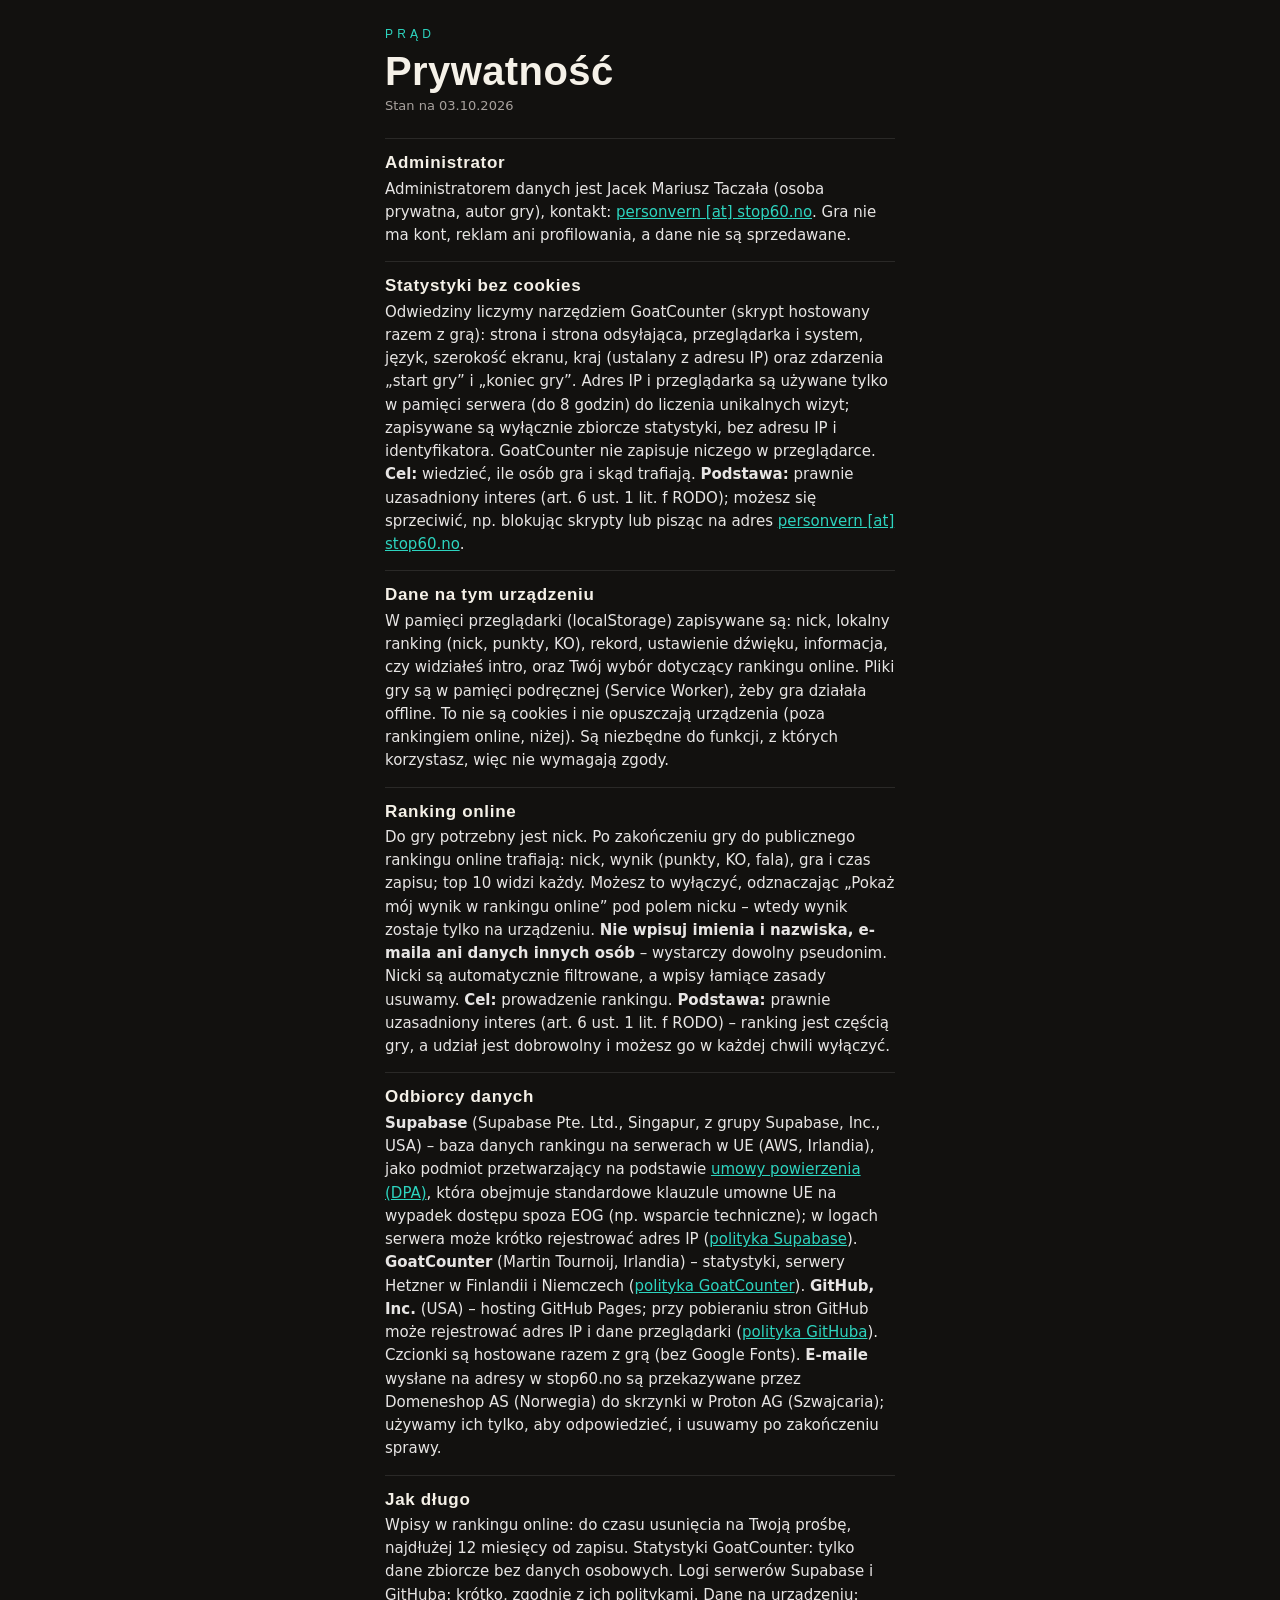
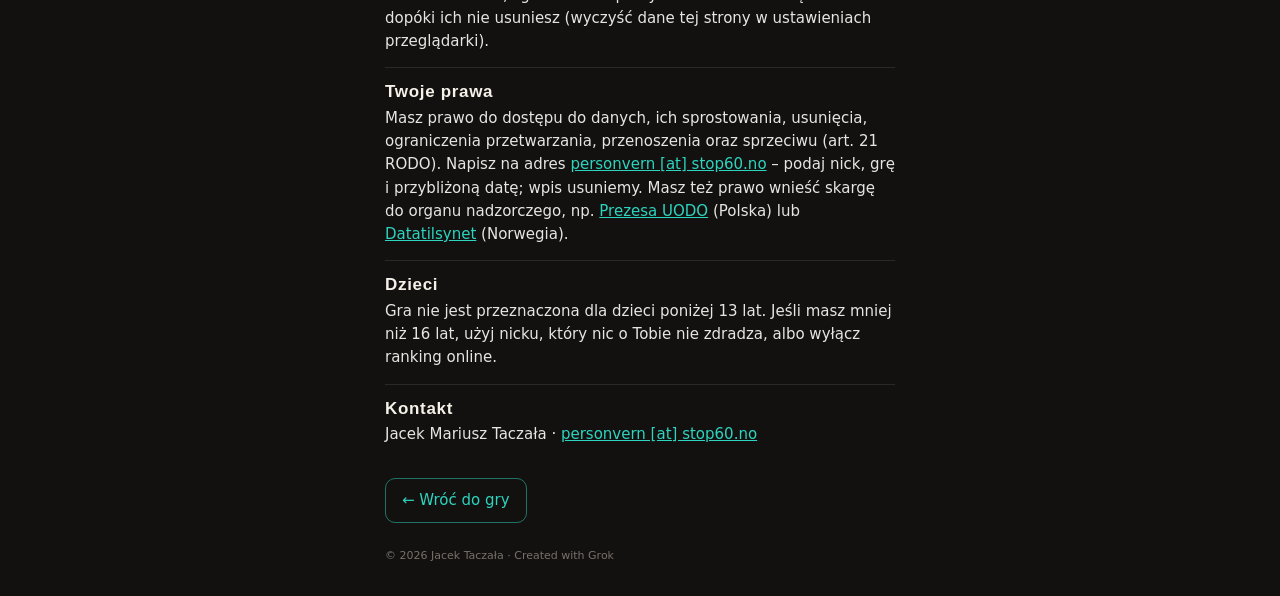
==== prywatnosc/index.html @ 3826da1e "Contact: domain e-mail (personvern@/kontakt@stop60.no, shown obfuscated, revealed on click) instead " ====
<!DOCTYPE html>
<!-- Copyright (c) 2026 Jacek Mariusz Taczała. All rights reserved. See LICENSE. -->
<html lang="pl"><head><meta charset="utf-8"/>
<meta name="viewport" content="width=device-width, initial-scale=1, viewport-fit=cover"/>
<meta name="theme-color" content="#12110f"/><meta name="robots" content="noindex"/>
<title>Prywatność – PRĄD</title>
<link rel="icon" type="image/svg+xml" href="/prad/favicon.svg"/>
<link rel="stylesheet" href="/prad/fonts/fonts.css"/>
<style>
html,body{margin:0;background:#12110f;color:#e7e5e4;font:400 15px/1.55 'IBM Plex Sans',system-ui,sans-serif}
main{max-width:34rem;margin:0 auto;padding:calc(env(safe-area-inset-top,0px) + 28px) 20px calc(env(safe-area-inset-bottom,0px) + 32px)}
.k{font:500 12px/1 'Oswald',sans-serif;letter-spacing:.35em;text-transform:uppercase;color:#2dd4bf;margin:0 0 10px}
h1{font:600 40px/1.05 'Oswald',sans-serif;color:#f5f1e8;margin:0 0 4px;letter-spacing:.01em}
.d{color:#a8a29e;font-size:13px;margin:0 0 22px}
h2{font:600 17px/1.2 'Oswald',sans-serif;letter-spacing:.04em;color:#f5f1e8;margin:0 0 4px}
section{border-top:1px solid rgba(255,255,255,.1);padding:14px 0}
section p{margin:0}
a{color:#2dd4bf}
.b{display:inline-block;margin-top:18px;padding:10px 16px;border-radius:10px;border:1px solid rgba(45,212,191,.5);text-decoration:none;font-weight:500}
footer{margin-top:24px;font-size:11px;color:#78716c}
</style></head><body><main>
<p class="k">PRĄD</p>
<h1>Prywatność</h1>
<p class="d">Stan na 03.10.2026</p>
<section><h2>Administrator</h2><p>Administratorem danych jest Jacek Mariusz Taczała (osoba prywatna, autor gry), kontakt: <a class="em" href="#" data-u="personvern" data-d="stop60.no" title="Kliknij, aby pokazać adres" rel="nofollow">personvern [at] stop60.no</a>. Gra nie ma kont, reklam ani profilowania, a dane nie są sprzedawane.</p></section>
<section><h2>Statystyki bez cookies</h2><p>Odwiedziny liczymy narzędziem GoatCounter (skrypt hostowany razem z grą): strona i strona odsyłająca, przeglądarka i system, język, szerokość ekranu, kraj (ustalany z adresu IP) oraz zdarzenia „start gry” i „koniec gry”. Adres IP i przeglądarka są używane tylko w pamięci serwera (do 8 godzin) do liczenia unikalnych wizyt; zapisywane są wyłącznie zbiorcze statystyki, bez adresu IP i identyfikatora. GoatCounter nie zapisuje niczego w przeglądarce. <b>Cel:</b> wiedzieć, ile osób gra i skąd trafiają. <b>Podstawa:</b> prawnie uzasadniony interes (art. 6 ust. 1 lit. f RODO); możesz się sprzeciwić, np. blokując skrypty lub pisząc na adres <a class="em" href="#" data-u="personvern" data-d="stop60.no" title="Kliknij, aby pokazać adres" rel="nofollow">personvern [at] stop60.no</a>.</p></section>
<section><h2>Dane na tym urządzeniu</h2><p>W pamięci przeglądarki (localStorage) zapisywane są: nick, lokalny ranking (nick, punkty, KO), rekord, ustawienie dźwięku, informacja, czy widziałeś intro, oraz Twój wybór dotyczący rankingu online. Pliki gry są w pamięci podręcznej (Service Worker), żeby gra działała offline. To nie są cookies i nie opuszczają urządzenia (poza rankingiem online, niżej). Są niezbędne do funkcji, z których korzystasz, więc nie wymagają zgody.</p></section>
<section><h2>Ranking online</h2><p>Do gry potrzebny jest nick. Po zakończeniu gry do publicznego rankingu online trafiają: nick, wynik (punkty, KO, fala), gra i czas zapisu; top 10 widzi każdy. Możesz to wyłączyć, odznaczając „Pokaż mój wynik w rankingu online” pod polem nicku – wtedy wynik zostaje tylko na urządzeniu. <b>Nie wpisuj imienia i nazwiska, e-maila ani danych innych osób</b> – wystarczy dowolny pseudonim. Nicki są automatycznie filtrowane, a wpisy łamiące zasady usuwamy. <b>Cel:</b> prowadzenie rankingu. <b>Podstawa:</b> prawnie uzasadniony interes (art. 6 ust. 1 lit. f RODO) – ranking jest częścią gry, a udział jest dobrowolny i możesz go w każdej chwili wyłączyć.</p></section>
<section><h2>Odbiorcy danych</h2><p><b>Supabase</b> (Supabase Pte. Ltd., Singapur, z grupy Supabase, Inc., USA) – baza danych rankingu na serwerach w UE (AWS, Irlandia), jako podmiot przetwarzający na podstawie <a href="https://supabase.com/legal/dpa" rel="noopener">umowy powierzenia (DPA)</a>, która obejmuje standardowe klauzule umowne UE na wypadek dostępu spoza EOG (np. wsparcie techniczne); w logach serwera może krótko rejestrować adres IP (<a href="https://supabase.com/privacy" rel="noopener">polityka Supabase</a>). <b>GoatCounter</b> (Martin Tournoij, Irlandia) – statystyki, serwery Hetzner w Finlandii i Niemczech (<a href="https://www.goatcounter.com/help/privacy" rel="noopener">polityka GoatCounter</a>). <b>GitHub, Inc.</b> (USA) – hosting GitHub Pages; przy pobieraniu stron GitHub może rejestrować adres IP i dane przeglądarki (<a href="https://docs.github.com/en/site-policy/privacy-policies/github-general-privacy-statement" rel="noopener">polityka GitHuba</a>). Czcionki są hostowane razem z grą (bez Google Fonts). <b>E-maile</b> wysłane na adresy w stop60.no są przekazywane przez Domeneshop AS (Norwegia) do skrzynki w Proton AG (Szwajcaria); używamy ich tylko, aby odpowiedzieć, i usuwamy po zakończeniu sprawy.</p></section>
<section><h2>Jak długo</h2><p>Wpisy w rankingu online: do czasu usunięcia na Twoją prośbę, najdłużej 12 miesięcy od zapisu. Statystyki GoatCounter: tylko dane zbiorcze bez danych osobowych. Logi serwerów Supabase i GitHuba: krótko, zgodnie z ich politykami. Dane na urządzeniu: dopóki ich nie usuniesz (wyczyść dane tej strony w ustawieniach przeglądarki).</p></section>
<section><h2>Twoje prawa</h2><p>Masz prawo do dostępu do danych, ich sprostowania, usunięcia, ograniczenia przetwarzania, przenoszenia oraz sprzeciwu (art. 21 RODO). Napisz na adres <a class="em" href="#" data-u="personvern" data-d="stop60.no" title="Kliknij, aby pokazać adres" rel="nofollow">personvern [at] stop60.no</a> – podaj nick, grę i przybliżoną datę; wpis usuniemy. Masz też prawo wnieść skargę do organu nadzorczego, np. <a href="https://uodo.gov.pl" rel="noopener">Prezesa UODO</a> (Polska) lub <a href="https://www.datatilsynet.no" rel="noopener">Datatilsynet</a> (Norwegia).</p></section>
<section><h2>Dzieci</h2><p>Gra nie jest przeznaczona dla dzieci poniżej 13 lat. Jeśli masz mniej niż 16 lat, użyj nicku, który nic o Tobie nie zdradza, albo wyłącz ranking online.</p></section>
<section><h2>Kontakt</h2><p>Jacek Mariusz Taczała · <a class="em" href="#" data-u="personvern" data-d="stop60.no" title="Kliknij, aby pokazać adres" rel="nofollow">personvern [at] stop60.no</a></p></section>
<a class="b" id="back" href="/prad/">← Wróć do gry</a>
<footer>© 2026 Jacek Taczała · Created with Grok</footer>
</main><script>/* e-mail revealed on click (anti-spam) */document.querySelectorAll("a.em").forEach(function(a){a.addEventListener("click",function(ev){if(a.dataset.on)return;ev.preventDefault();var m=a.dataset.u+String.fromCharCode(64)+a.dataset.d;a.href="mailto:"+m;a.textContent=m;a.dataset.on="1";});});</script></body></html>
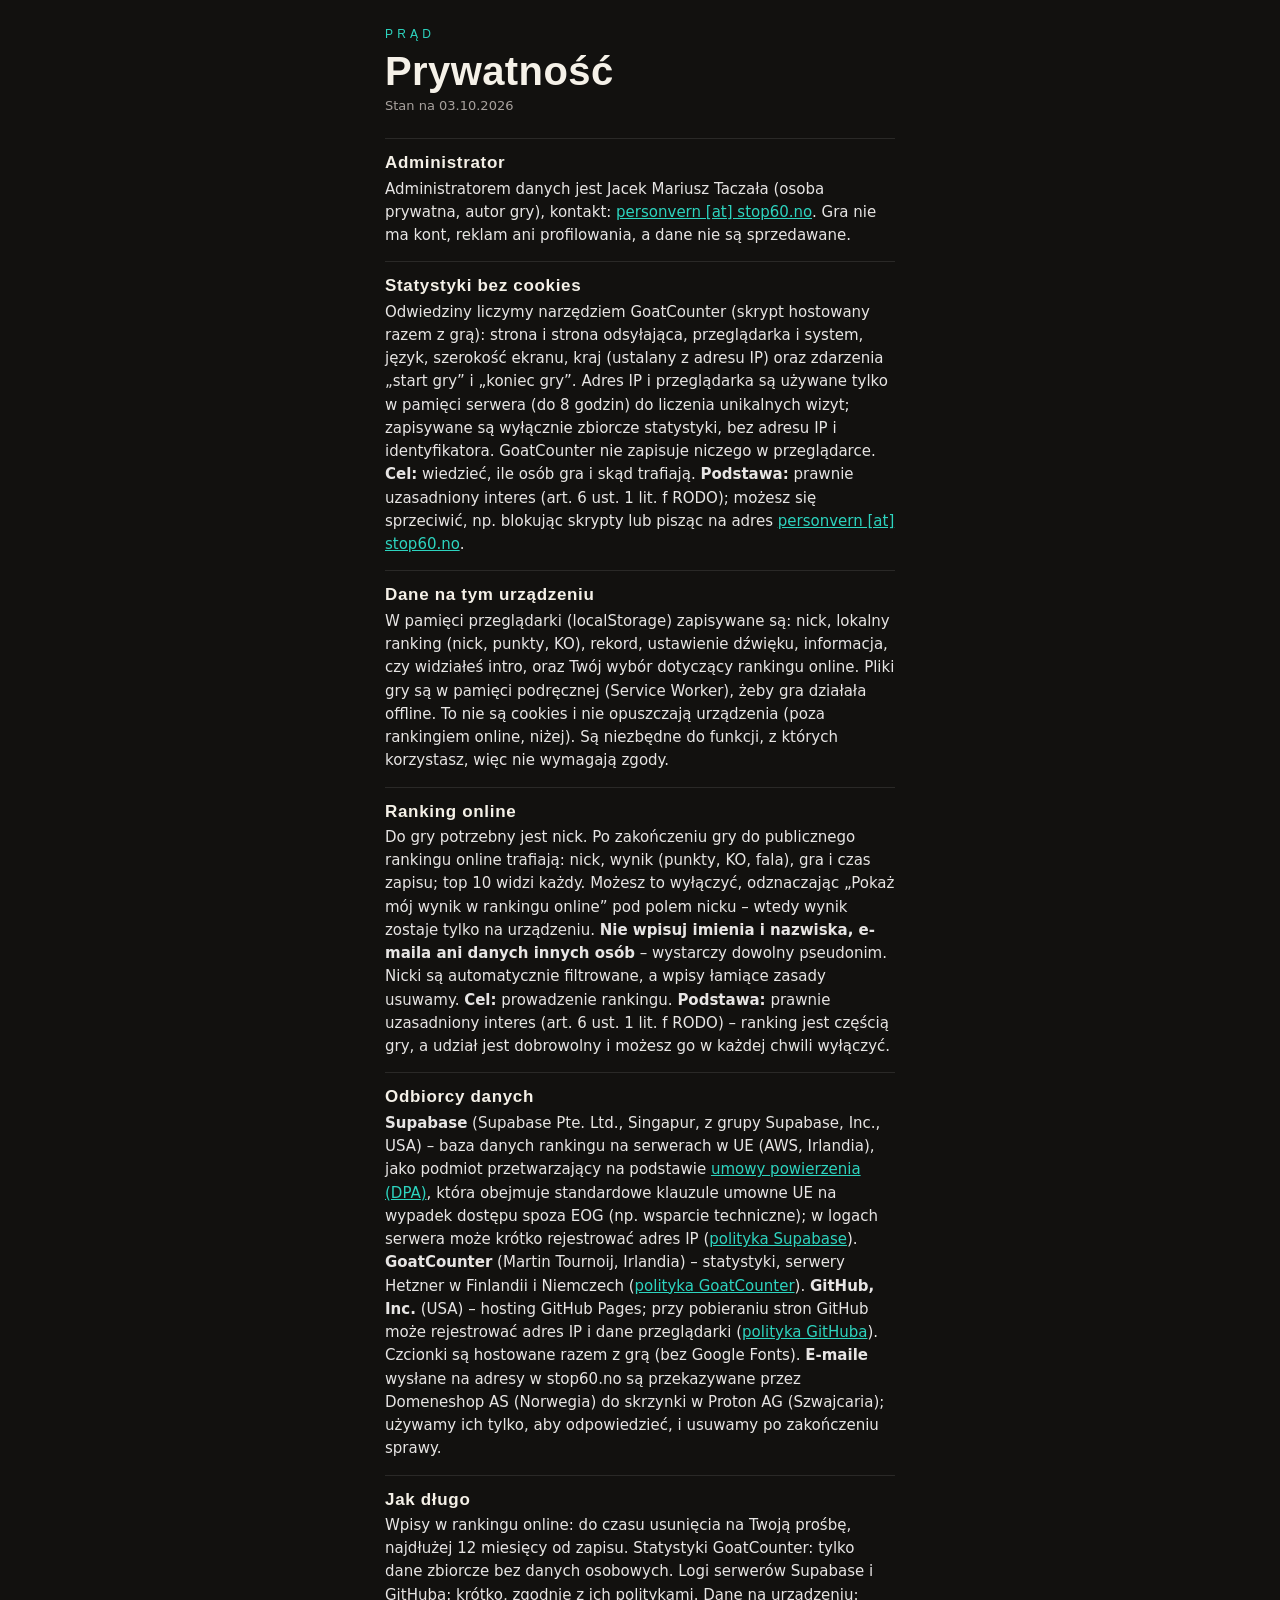
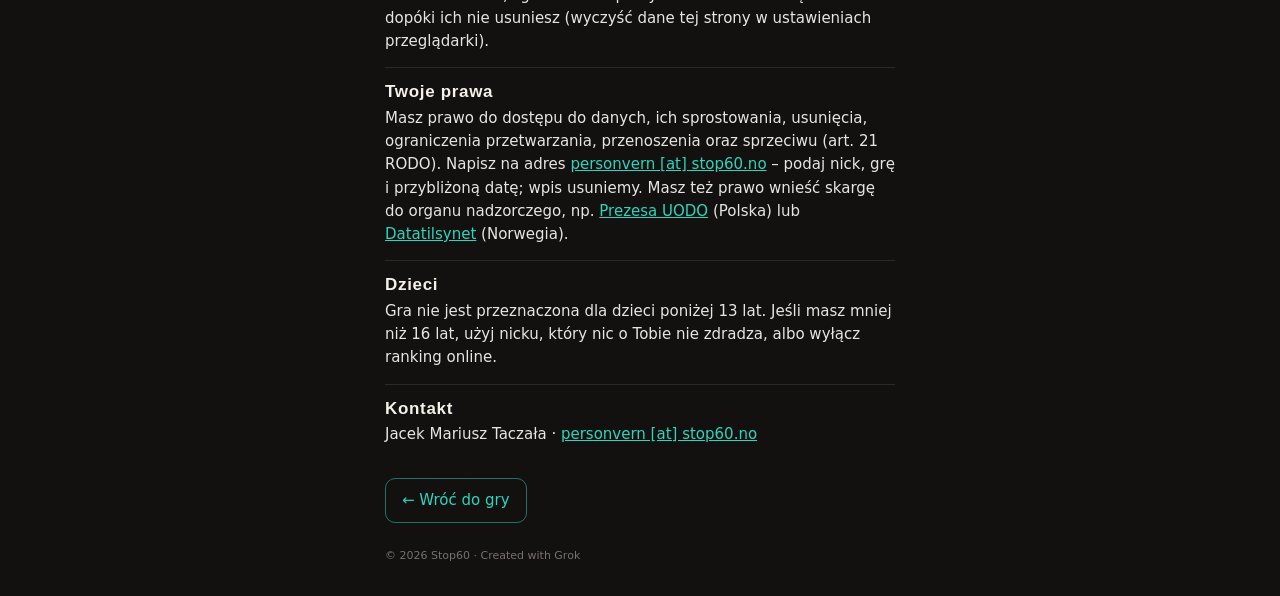
==== commit 3945be89: "Footer/credits: '© 2026 Stop60' instead of the author's name (footers, meta author/copyright, credit" ====
--- a/prywatnosc/index.html
+++ b/prywatnosc/index.html
@@ -1,5 +1,5 @@
 <!DOCTYPE html>
-<!-- Copyright (c) 2026 Jacek Mariusz Taczała. All rights reserved. See LICENSE. -->
+<!-- Copyright (c) 2026 Stop60. All rights reserved. See LICENSE. -->
 <html lang="pl"><head><meta charset="utf-8"/>
 <meta name="viewport" content="width=device-width, initial-scale=1, viewport-fit=cover"/>
 <meta name="theme-color" content="#12110f"/><meta name="robots" content="noindex"/>
@@ -32,5 +32,5 @@
 <section><h2>Dzieci</h2><p>Gra nie jest przeznaczona dla dzieci poniżej 13 lat. Jeśli masz mniej niż 16 lat, użyj nicku, który nic o Tobie nie zdradza, albo wyłącz ranking online.</p></section>
 <section><h2>Kontakt</h2><p>Jacek Mariusz Taczała · <a class="em" href="#" data-u="personvern" data-d="stop60.no" title="Kliknij, aby pokazać adres" rel="nofollow">personvern [at] stop60.no</a></p></section>
 <a class="b" id="back" href="/prad/">← Wróć do gry</a>
-<footer>© 2026 Jacek Taczała · Created with Grok</footer>
+<footer>© 2026 Stop60 · Created with Grok</footer>
 </main><script>/* e-mail revealed on click (anti-spam) */document.querySelectorAll("a.em").forEach(function(a){a.addEventListener("click",function(ev){if(a.dataset.on)return;ev.preventDefault();var m=a.dataset.u+String.fromCharCode(64)+a.dataset.d;a.href="mailto:"+m;a.textContent=m;a.dataset.on="1";});});</script></body></html>
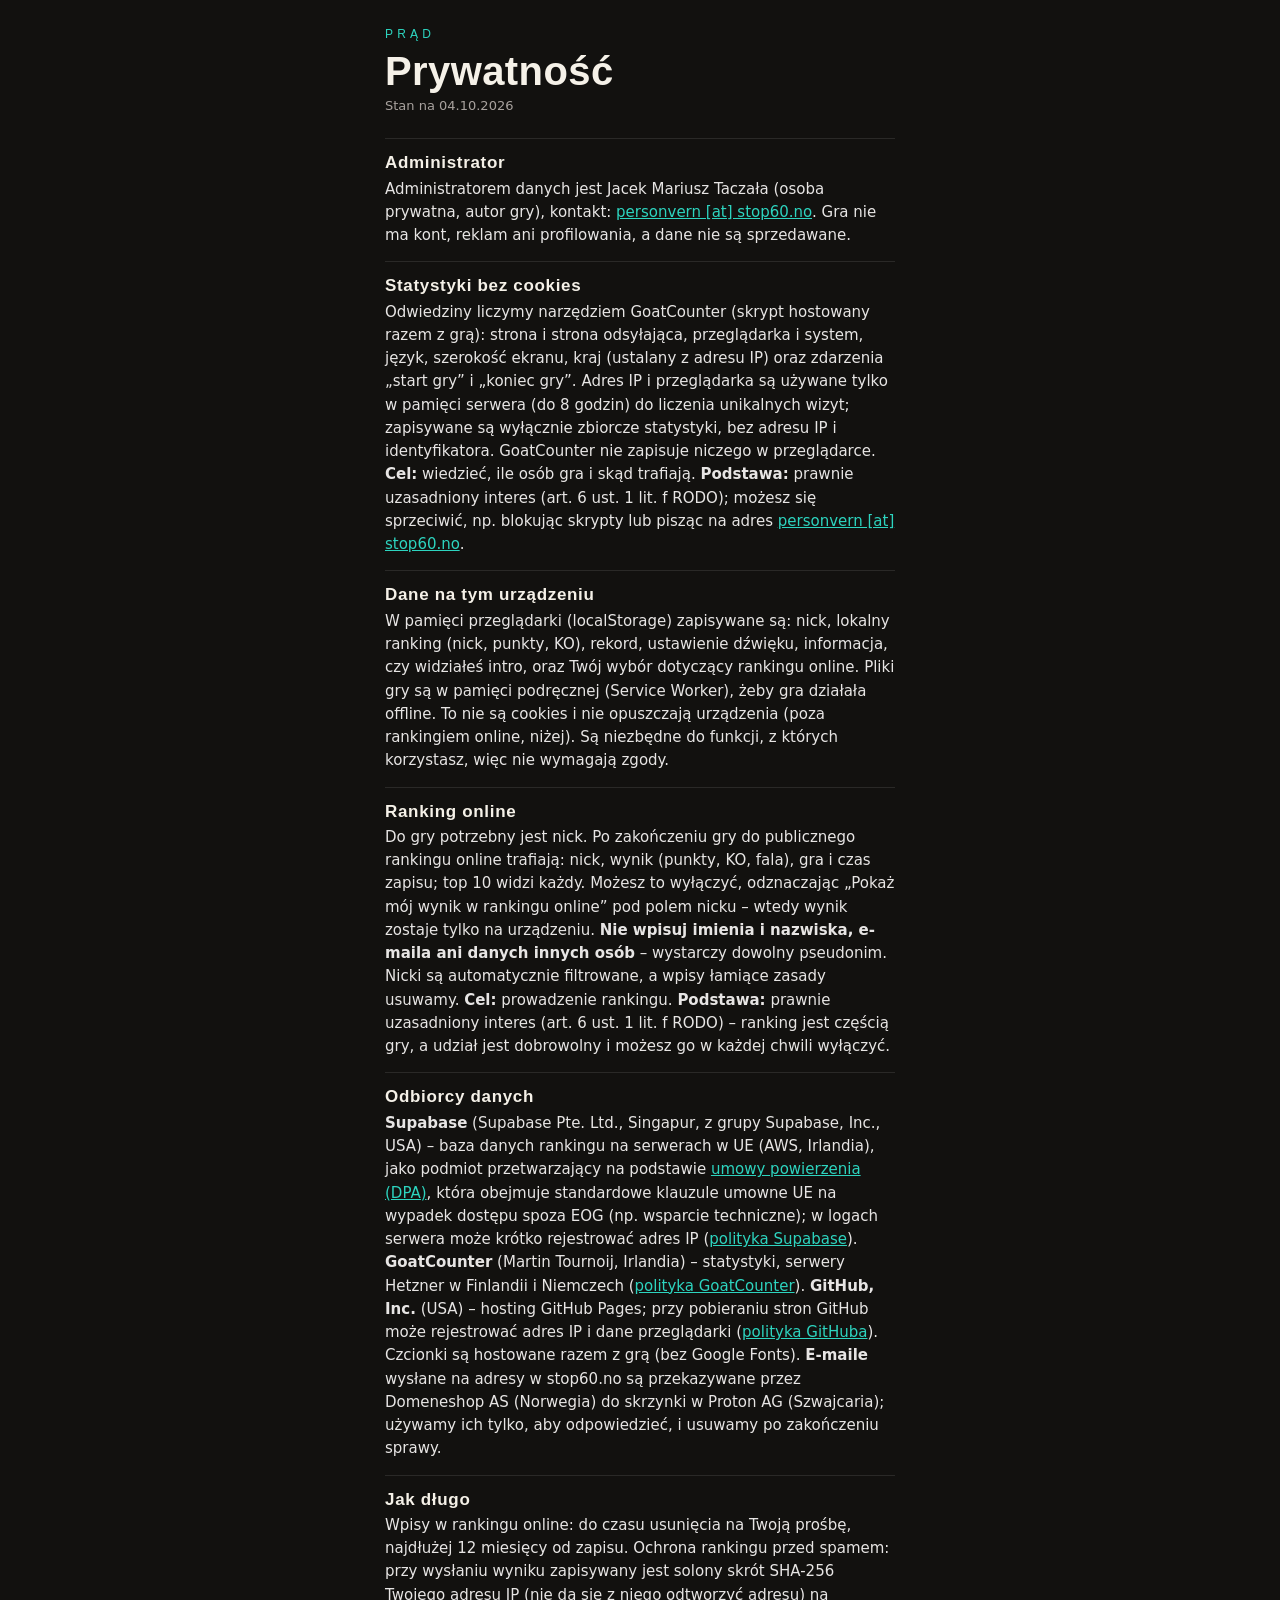
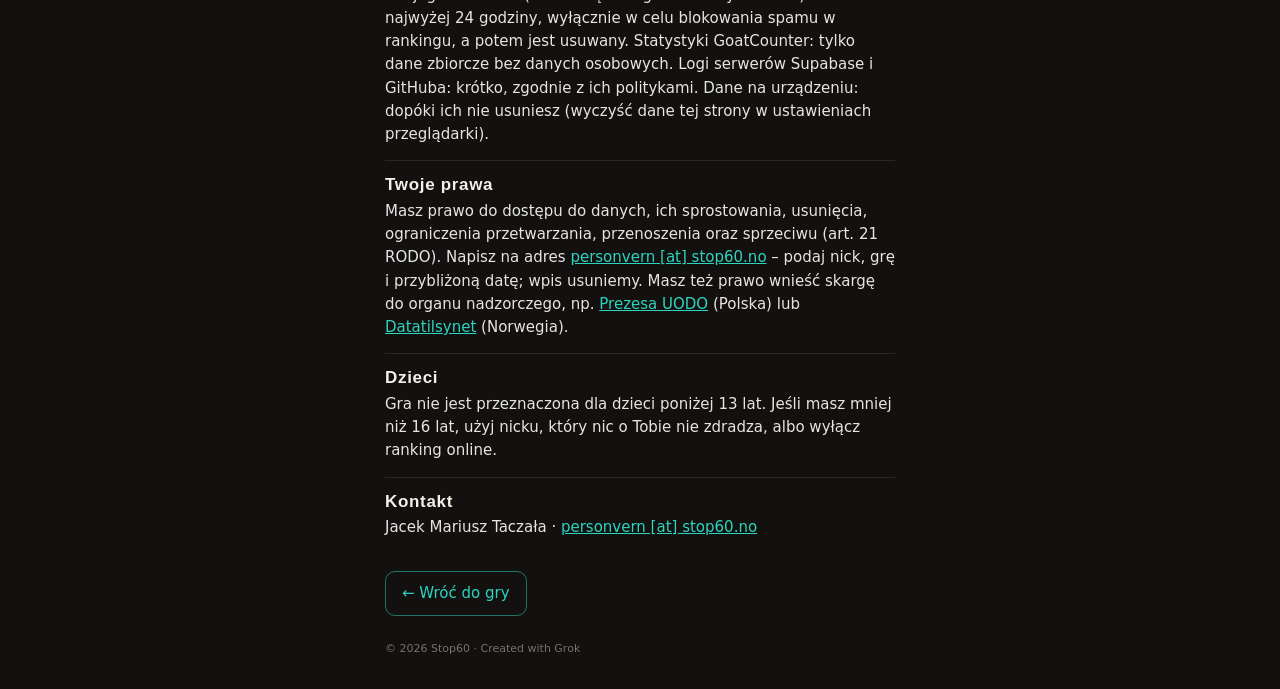
==== commit f69fad63: "Privacy policy: leaderboard spam protection (salted SHA-256 hash of IP, not reversible, kept max 24 " ====
--- a/prywatnosc/index.html
+++ b/prywatnosc/index.html
@@ -21,13 +21,13 @@
 </style></head><body><main>
 <p class="k">PRĄD</p>
 <h1>Prywatność</h1>
-<p class="d">Stan na 03.10.2026</p>
+<p class="d">Stan na 04.10.2026</p>
 <section><h2>Administrator</h2><p>Administratorem danych jest Jacek Mariusz Taczała (osoba prywatna, autor gry), kontakt: <a class="em" href="#" data-u="personvern" data-d="stop60.no" title="Kliknij, aby pokazać adres" rel="nofollow">personvern [at] stop60.no</a>. Gra nie ma kont, reklam ani profilowania, a dane nie są sprzedawane.</p></section>
 <section><h2>Statystyki bez cookies</h2><p>Odwiedziny liczymy narzędziem GoatCounter (skrypt hostowany razem z grą): strona i strona odsyłająca, przeglądarka i system, język, szerokość ekranu, kraj (ustalany z adresu IP) oraz zdarzenia „start gry” i „koniec gry”. Adres IP i przeglądarka są używane tylko w pamięci serwera (do 8 godzin) do liczenia unikalnych wizyt; zapisywane są wyłącznie zbiorcze statystyki, bez adresu IP i identyfikatora. GoatCounter nie zapisuje niczego w przeglądarce. <b>Cel:</b> wiedzieć, ile osób gra i skąd trafiają. <b>Podstawa:</b> prawnie uzasadniony interes (art. 6 ust. 1 lit. f RODO); możesz się sprzeciwić, np. blokując skrypty lub pisząc na adres <a class="em" href="#" data-u="personvern" data-d="stop60.no" title="Kliknij, aby pokazać adres" rel="nofollow">personvern [at] stop60.no</a>.</p></section>
 <section><h2>Dane na tym urządzeniu</h2><p>W pamięci przeglądarki (localStorage) zapisywane są: nick, lokalny ranking (nick, punkty, KO), rekord, ustawienie dźwięku, informacja, czy widziałeś intro, oraz Twój wybór dotyczący rankingu online. Pliki gry są w pamięci podręcznej (Service Worker), żeby gra działała offline. To nie są cookies i nie opuszczają urządzenia (poza rankingiem online, niżej). Są niezbędne do funkcji, z których korzystasz, więc nie wymagają zgody.</p></section>
 <section><h2>Ranking online</h2><p>Do gry potrzebny jest nick. Po zakończeniu gry do publicznego rankingu online trafiają: nick, wynik (punkty, KO, fala), gra i czas zapisu; top 10 widzi każdy. Możesz to wyłączyć, odznaczając „Pokaż mój wynik w rankingu online” pod polem nicku – wtedy wynik zostaje tylko na urządzeniu. <b>Nie wpisuj imienia i nazwiska, e-maila ani danych innych osób</b> – wystarczy dowolny pseudonim. Nicki są automatycznie filtrowane, a wpisy łamiące zasady usuwamy. <b>Cel:</b> prowadzenie rankingu. <b>Podstawa:</b> prawnie uzasadniony interes (art. 6 ust. 1 lit. f RODO) – ranking jest częścią gry, a udział jest dobrowolny i możesz go w każdej chwili wyłączyć.</p></section>
 <section><h2>Odbiorcy danych</h2><p><b>Supabase</b> (Supabase Pte. Ltd., Singapur, z grupy Supabase, Inc., USA) – baza danych rankingu na serwerach w UE (AWS, Irlandia), jako podmiot przetwarzający na podstawie <a href="https://supabase.com/legal/dpa" rel="noopener">umowy powierzenia (DPA)</a>, która obejmuje standardowe klauzule umowne UE na wypadek dostępu spoza EOG (np. wsparcie techniczne); w logach serwera może krótko rejestrować adres IP (<a href="https://supabase.com/privacy" rel="noopener">polityka Supabase</a>). <b>GoatCounter</b> (Martin Tournoij, Irlandia) – statystyki, serwery Hetzner w Finlandii i Niemczech (<a href="https://www.goatcounter.com/help/privacy" rel="noopener">polityka GoatCounter</a>). <b>GitHub, Inc.</b> (USA) – hosting GitHub Pages; przy pobieraniu stron GitHub może rejestrować adres IP i dane przeglądarki (<a href="https://docs.github.com/en/site-policy/privacy-policies/github-general-privacy-statement" rel="noopener">polityka GitHuba</a>). Czcionki są hostowane razem z grą (bez Google Fonts). <b>E-maile</b> wysłane na adresy w stop60.no są przekazywane przez Domeneshop AS (Norwegia) do skrzynki w Proton AG (Szwajcaria); używamy ich tylko, aby odpowiedzieć, i usuwamy po zakończeniu sprawy.</p></section>
-<section><h2>Jak długo</h2><p>Wpisy w rankingu online: do czasu usunięcia na Twoją prośbę, najdłużej 12 miesięcy od zapisu. Statystyki GoatCounter: tylko dane zbiorcze bez danych osobowych. Logi serwerów Supabase i GitHuba: krótko, zgodnie z ich politykami. Dane na urządzeniu: dopóki ich nie usuniesz (wyczyść dane tej strony w ustawieniach przeglądarki).</p></section>
+<section><h2>Jak długo</h2><p>Wpisy w rankingu online: do czasu usunięcia na Twoją prośbę, najdłużej 12 miesięcy od zapisu. Ochrona rankingu przed spamem: przy wysłaniu wyniku zapisywany jest solony skrót SHA-256 Twojego adresu IP (nie da się z niego odtworzyć adresu) na najwyżej 24 godziny, wyłącznie w celu blokowania spamu w rankingu, a potem jest usuwany. Statystyki GoatCounter: tylko dane zbiorcze bez danych osobowych. Logi serwerów Supabase i GitHuba: krótko, zgodnie z ich politykami. Dane na urządzeniu: dopóki ich nie usuniesz (wyczyść dane tej strony w ustawieniach przeglądarki).</p></section>
 <section><h2>Twoje prawa</h2><p>Masz prawo do dostępu do danych, ich sprostowania, usunięcia, ograniczenia przetwarzania, przenoszenia oraz sprzeciwu (art. 21 RODO). Napisz na adres <a class="em" href="#" data-u="personvern" data-d="stop60.no" title="Kliknij, aby pokazać adres" rel="nofollow">personvern [at] stop60.no</a> – podaj nick, grę i przybliżoną datę; wpis usuniemy. Masz też prawo wnieść skargę do organu nadzorczego, np. <a href="https://uodo.gov.pl" rel="noopener">Prezesa UODO</a> (Polska) lub <a href="https://www.datatilsynet.no" rel="noopener">Datatilsynet</a> (Norwegia).</p></section>
 <section><h2>Dzieci</h2><p>Gra nie jest przeznaczona dla dzieci poniżej 13 lat. Jeśli masz mniej niż 16 lat, użyj nicku, który nic o Tobie nie zdradza, albo wyłącz ranking online.</p></section>
 <section><h2>Kontakt</h2><p>Jacek Mariusz Taczała · <a class="em" href="#" data-u="personvern" data-d="stop60.no" title="Kliknij, aby pokazać adres" rel="nofollow">personvern [at] stop60.no</a></p></section>
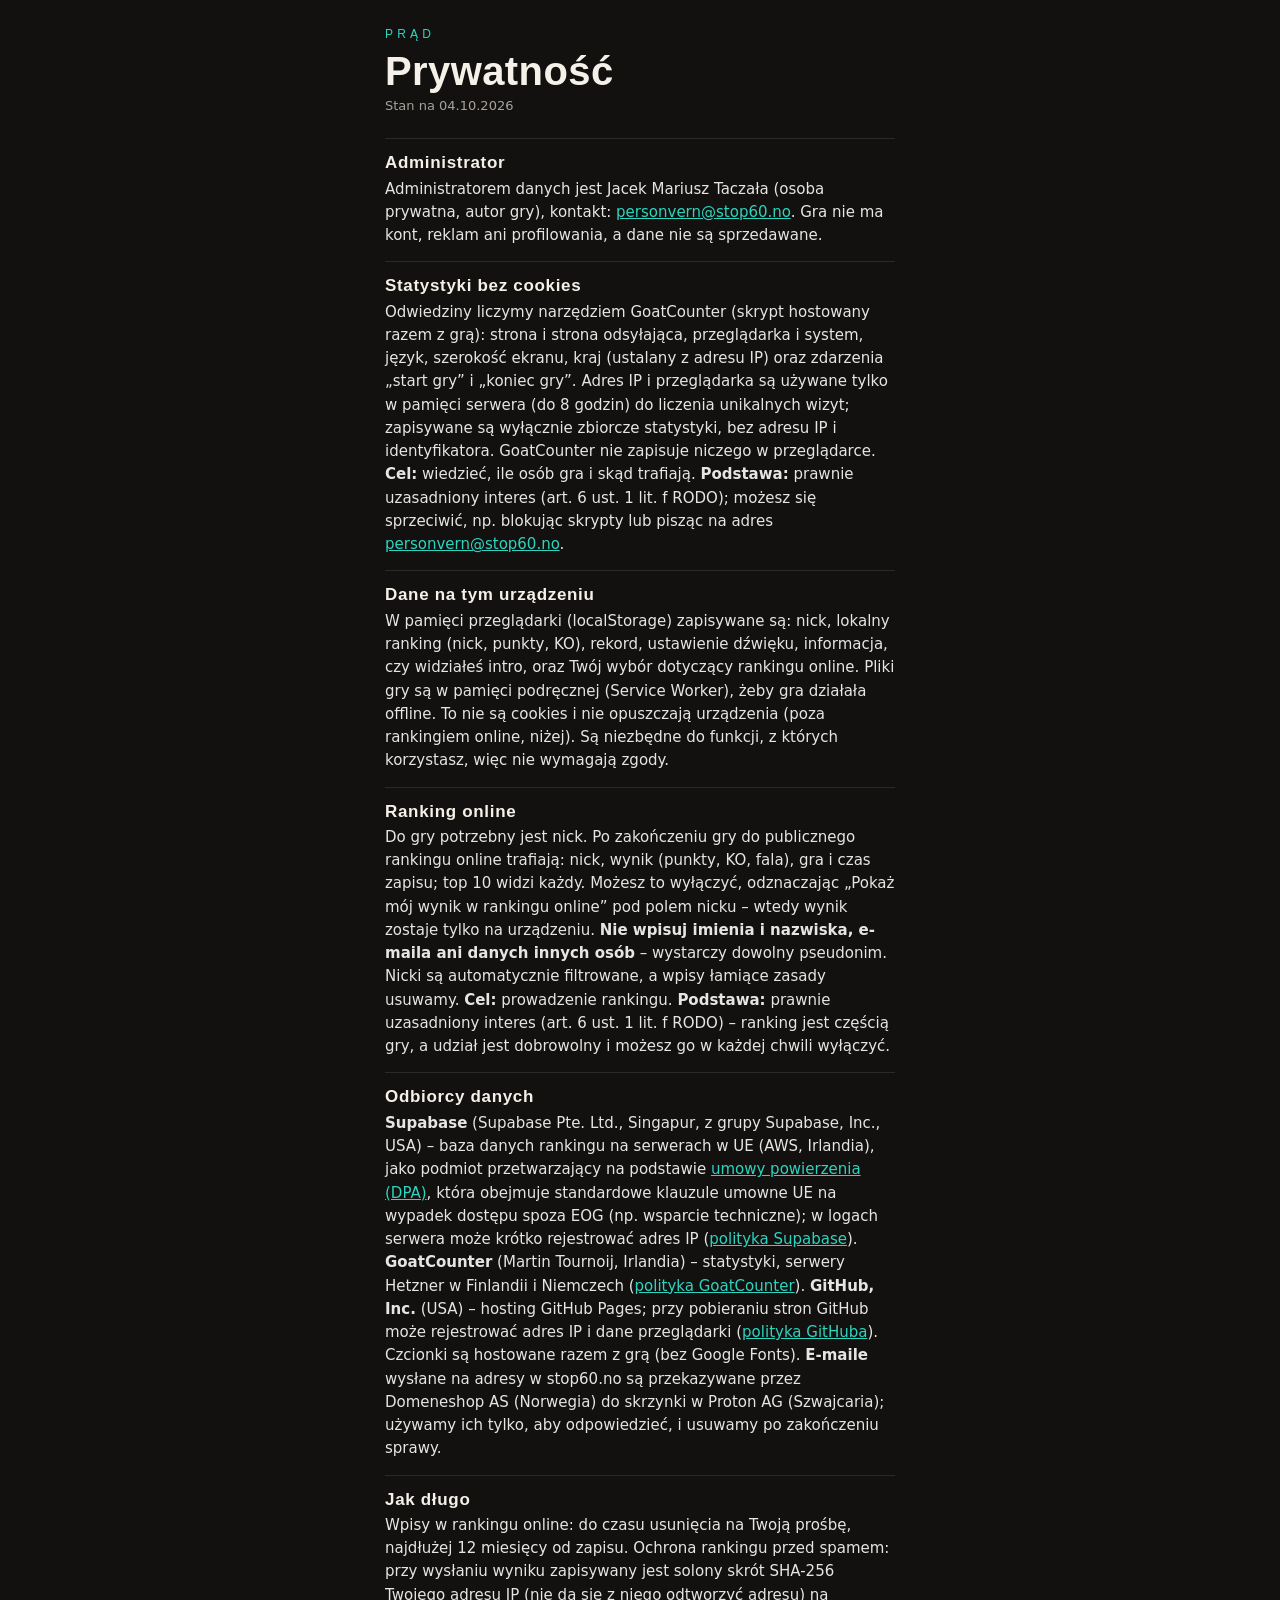
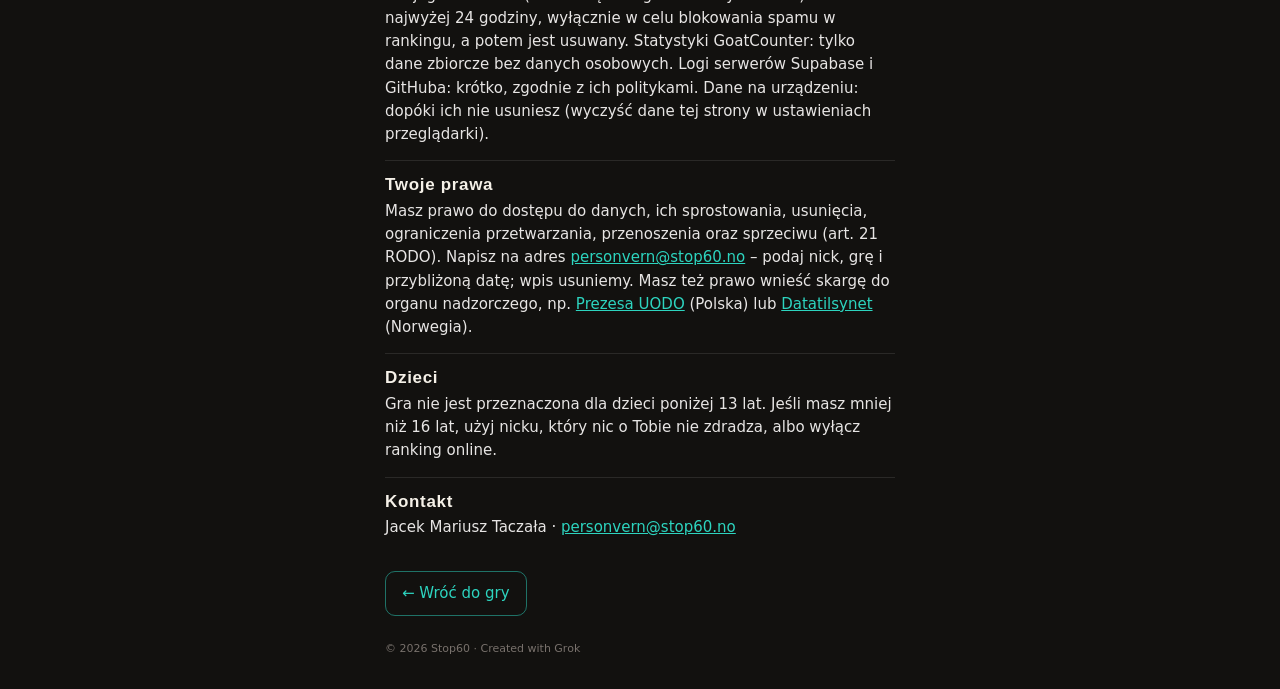
==== commit 959870ce: "Contact e-mails shown with a real @ (user&#64;stop60.no in HTML, mailto: link assembled in JS at run" ====
--- a/prywatnosc/index.html
+++ b/prywatnosc/index.html
@@ -22,15 +22,15 @@
 <p class="k">PRĄD</p>
 <h1>Prywatność</h1>
 <p class="d">Stan na 04.10.2026</p>
-<section><h2>Administrator</h2><p>Administratorem danych jest Jacek Mariusz Taczała (osoba prywatna, autor gry), kontakt: <a class="em" href="#" data-u="personvern" data-d="stop60.no" title="Kliknij, aby pokazać adres" rel="nofollow">personvern [at] stop60.no</a>. Gra nie ma kont, reklam ani profilowania, a dane nie są sprzedawane.</p></section>
-<section><h2>Statystyki bez cookies</h2><p>Odwiedziny liczymy narzędziem GoatCounter (skrypt hostowany razem z grą): strona i strona odsyłająca, przeglądarka i system, język, szerokość ekranu, kraj (ustalany z adresu IP) oraz zdarzenia „start gry” i „koniec gry”. Adres IP i przeglądarka są używane tylko w pamięci serwera (do 8 godzin) do liczenia unikalnych wizyt; zapisywane są wyłącznie zbiorcze statystyki, bez adresu IP i identyfikatora. GoatCounter nie zapisuje niczego w przeglądarce. <b>Cel:</b> wiedzieć, ile osób gra i skąd trafiają. <b>Podstawa:</b> prawnie uzasadniony interes (art. 6 ust. 1 lit. f RODO); możesz się sprzeciwić, np. blokując skrypty lub pisząc na adres <a class="em" href="#" data-u="personvern" data-d="stop60.no" title="Kliknij, aby pokazać adres" rel="nofollow">personvern [at] stop60.no</a>.</p></section>
+<section><h2>Administrator</h2><p>Administratorem danych jest Jacek Mariusz Taczała (osoba prywatna, autor gry), kontakt: <a class="em" href="#" data-u="personvern" data-d="stop60.no" rel="nofollow">personvern&#64;stop60.no</a>. Gra nie ma kont, reklam ani profilowania, a dane nie są sprzedawane.</p></section>
+<section><h2>Statystyki bez cookies</h2><p>Odwiedziny liczymy narzędziem GoatCounter (skrypt hostowany razem z grą): strona i strona odsyłająca, przeglądarka i system, język, szerokość ekranu, kraj (ustalany z adresu IP) oraz zdarzenia „start gry” i „koniec gry”. Adres IP i przeglądarka są używane tylko w pamięci serwera (do 8 godzin) do liczenia unikalnych wizyt; zapisywane są wyłącznie zbiorcze statystyki, bez adresu IP i identyfikatora. GoatCounter nie zapisuje niczego w przeglądarce. <b>Cel:</b> wiedzieć, ile osób gra i skąd trafiają. <b>Podstawa:</b> prawnie uzasadniony interes (art. 6 ust. 1 lit. f RODO); możesz się sprzeciwić, np. blokując skrypty lub pisząc na adres <a class="em" href="#" data-u="personvern" data-d="stop60.no" rel="nofollow">personvern&#64;stop60.no</a>.</p></section>
 <section><h2>Dane na tym urządzeniu</h2><p>W pamięci przeglądarki (localStorage) zapisywane są: nick, lokalny ranking (nick, punkty, KO), rekord, ustawienie dźwięku, informacja, czy widziałeś intro, oraz Twój wybór dotyczący rankingu online. Pliki gry są w pamięci podręcznej (Service Worker), żeby gra działała offline. To nie są cookies i nie opuszczają urządzenia (poza rankingiem online, niżej). Są niezbędne do funkcji, z których korzystasz, więc nie wymagają zgody.</p></section>
 <section><h2>Ranking online</h2><p>Do gry potrzebny jest nick. Po zakończeniu gry do publicznego rankingu online trafiają: nick, wynik (punkty, KO, fala), gra i czas zapisu; top 10 widzi każdy. Możesz to wyłączyć, odznaczając „Pokaż mój wynik w rankingu online” pod polem nicku – wtedy wynik zostaje tylko na urządzeniu. <b>Nie wpisuj imienia i nazwiska, e-maila ani danych innych osób</b> – wystarczy dowolny pseudonim. Nicki są automatycznie filtrowane, a wpisy łamiące zasady usuwamy. <b>Cel:</b> prowadzenie rankingu. <b>Podstawa:</b> prawnie uzasadniony interes (art. 6 ust. 1 lit. f RODO) – ranking jest częścią gry, a udział jest dobrowolny i możesz go w każdej chwili wyłączyć.</p></section>
 <section><h2>Odbiorcy danych</h2><p><b>Supabase</b> (Supabase Pte. Ltd., Singapur, z grupy Supabase, Inc., USA) – baza danych rankingu na serwerach w UE (AWS, Irlandia), jako podmiot przetwarzający na podstawie <a href="https://supabase.com/legal/dpa" rel="noopener">umowy powierzenia (DPA)</a>, która obejmuje standardowe klauzule umowne UE na wypadek dostępu spoza EOG (np. wsparcie techniczne); w logach serwera może krótko rejestrować adres IP (<a href="https://supabase.com/privacy" rel="noopener">polityka Supabase</a>). <b>GoatCounter</b> (Martin Tournoij, Irlandia) – statystyki, serwery Hetzner w Finlandii i Niemczech (<a href="https://www.goatcounter.com/help/privacy" rel="noopener">polityka GoatCounter</a>). <b>GitHub, Inc.</b> (USA) – hosting GitHub Pages; przy pobieraniu stron GitHub może rejestrować adres IP i dane przeglądarki (<a href="https://docs.github.com/en/site-policy/privacy-policies/github-general-privacy-statement" rel="noopener">polityka GitHuba</a>). Czcionki są hostowane razem z grą (bez Google Fonts). <b>E-maile</b> wysłane na adresy w stop60.no są przekazywane przez Domeneshop AS (Norwegia) do skrzynki w Proton AG (Szwajcaria); używamy ich tylko, aby odpowiedzieć, i usuwamy po zakończeniu sprawy.</p></section>
 <section><h2>Jak długo</h2><p>Wpisy w rankingu online: do czasu usunięcia na Twoją prośbę, najdłużej 12 miesięcy od zapisu. Ochrona rankingu przed spamem: przy wysłaniu wyniku zapisywany jest solony skrót SHA-256 Twojego adresu IP (nie da się z niego odtworzyć adresu) na najwyżej 24 godziny, wyłącznie w celu blokowania spamu w rankingu, a potem jest usuwany. Statystyki GoatCounter: tylko dane zbiorcze bez danych osobowych. Logi serwerów Supabase i GitHuba: krótko, zgodnie z ich politykami. Dane na urządzeniu: dopóki ich nie usuniesz (wyczyść dane tej strony w ustawieniach przeglądarki).</p></section>
-<section><h2>Twoje prawa</h2><p>Masz prawo do dostępu do danych, ich sprostowania, usunięcia, ograniczenia przetwarzania, przenoszenia oraz sprzeciwu (art. 21 RODO). Napisz na adres <a class="em" href="#" data-u="personvern" data-d="stop60.no" title="Kliknij, aby pokazać adres" rel="nofollow">personvern [at] stop60.no</a> – podaj nick, grę i przybliżoną datę; wpis usuniemy. Masz też prawo wnieść skargę do organu nadzorczego, np. <a href="https://uodo.gov.pl" rel="noopener">Prezesa UODO</a> (Polska) lub <a href="https://www.datatilsynet.no" rel="noopener">Datatilsynet</a> (Norwegia).</p></section>
+<section><h2>Twoje prawa</h2><p>Masz prawo do dostępu do danych, ich sprostowania, usunięcia, ograniczenia przetwarzania, przenoszenia oraz sprzeciwu (art. 21 RODO). Napisz na adres <a class="em" href="#" data-u="personvern" data-d="stop60.no" rel="nofollow">personvern&#64;stop60.no</a> – podaj nick, grę i przybliżoną datę; wpis usuniemy. Masz też prawo wnieść skargę do organu nadzorczego, np. <a href="https://uodo.gov.pl" rel="noopener">Prezesa UODO</a> (Polska) lub <a href="https://www.datatilsynet.no" rel="noopener">Datatilsynet</a> (Norwegia).</p></section>
 <section><h2>Dzieci</h2><p>Gra nie jest przeznaczona dla dzieci poniżej 13 lat. Jeśli masz mniej niż 16 lat, użyj nicku, który nic o Tobie nie zdradza, albo wyłącz ranking online.</p></section>
-<section><h2>Kontakt</h2><p>Jacek Mariusz Taczała · <a class="em" href="#" data-u="personvern" data-d="stop60.no" title="Kliknij, aby pokazać adres" rel="nofollow">personvern [at] stop60.no</a></p></section>
+<section><h2>Kontakt</h2><p>Jacek Mariusz Taczała · <a class="em" href="#" data-u="personvern" data-d="stop60.no" rel="nofollow">personvern&#64;stop60.no</a></p></section>
 <a class="b" id="back" href="/prad/">← Wróć do gry</a>
 <footer>© 2026 Stop60 · Created with Grok</footer>
-</main><script>/* e-mail revealed on click (anti-spam) */document.querySelectorAll("a.em").forEach(function(a){a.addEventListener("click",function(ev){if(a.dataset.on)return;ev.preventDefault();var m=a.dataset.u+String.fromCharCode(64)+a.dataset.d;a.href="mailto:"+m;a.textContent=m;a.dataset.on="1";});});</script></body></html>
+</main><script>/* e-mail links: address assembled at runtime (light anti-spam) */document.querySelectorAll("a.em").forEach(function(a){var m=a.dataset.u+String.fromCharCode(64)+a.dataset.d;a.href="mailto:"+m;a.textContent=m;});</script></body></html>
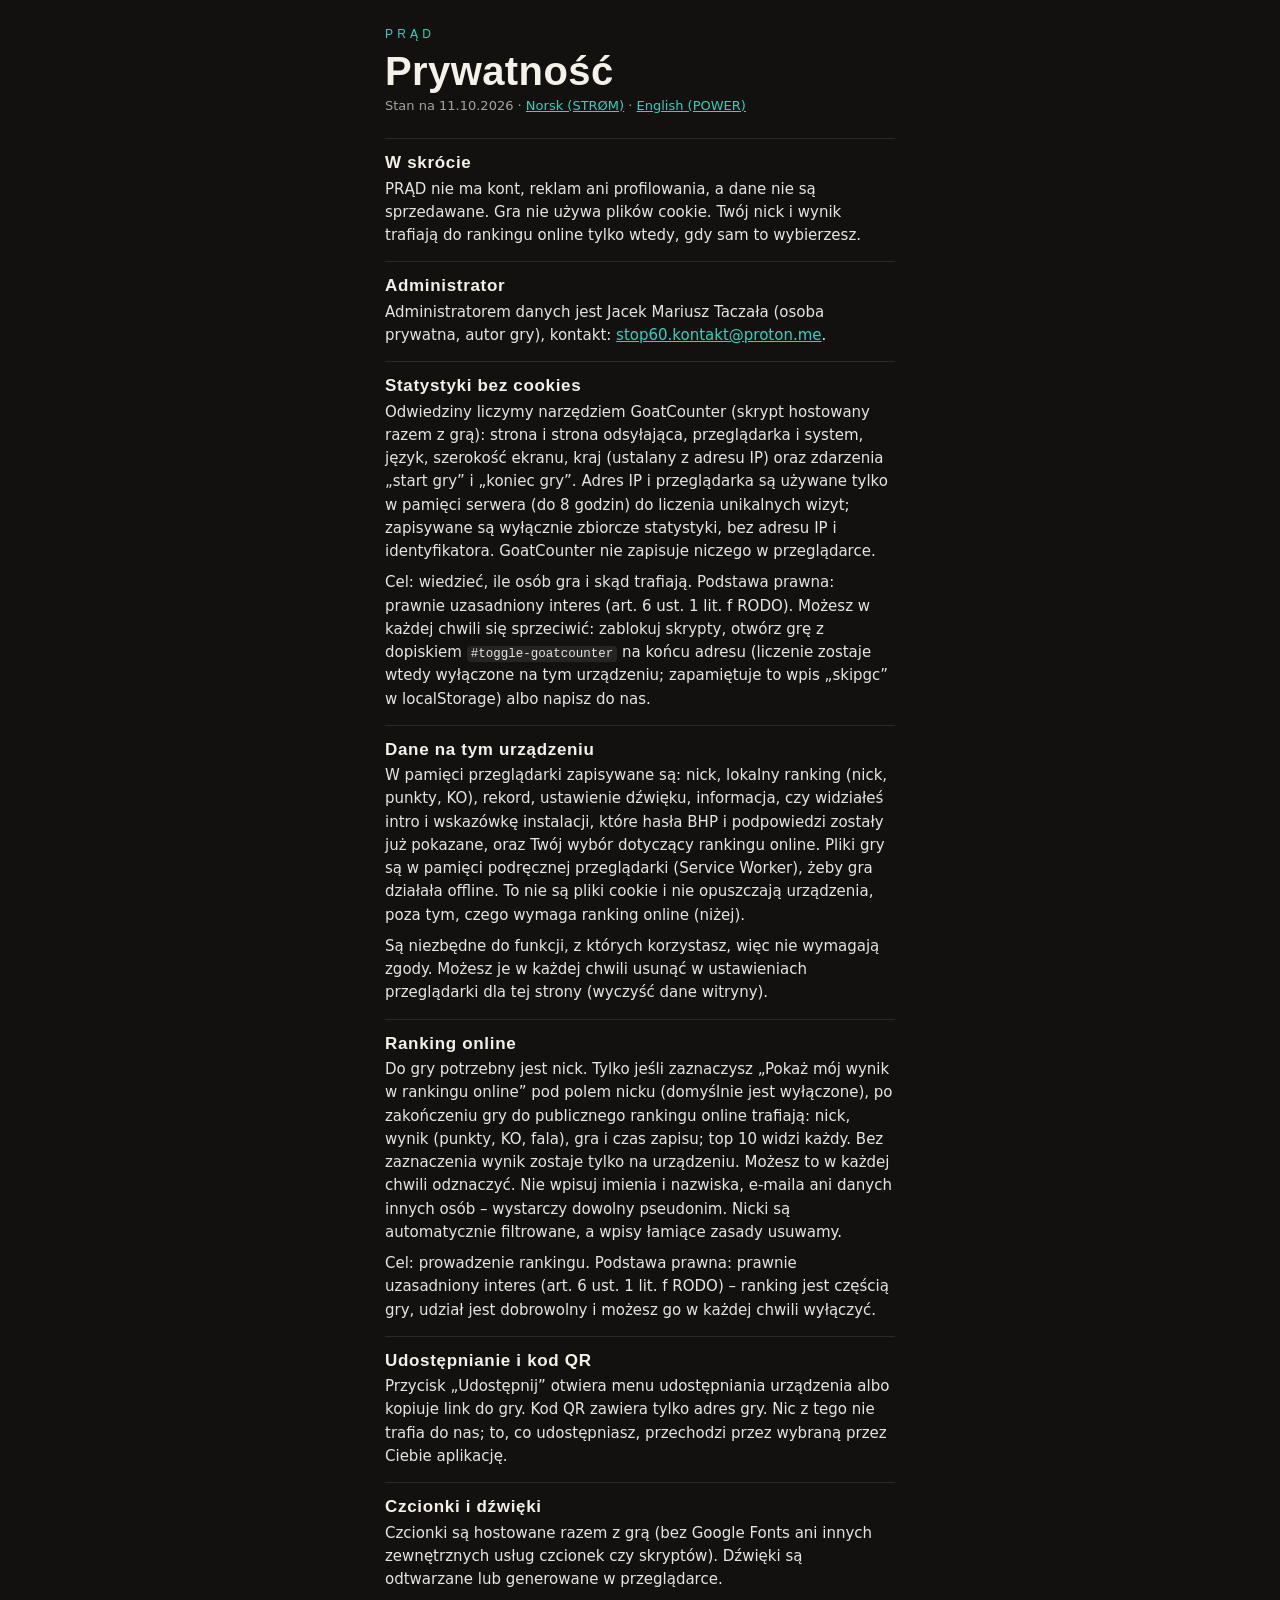
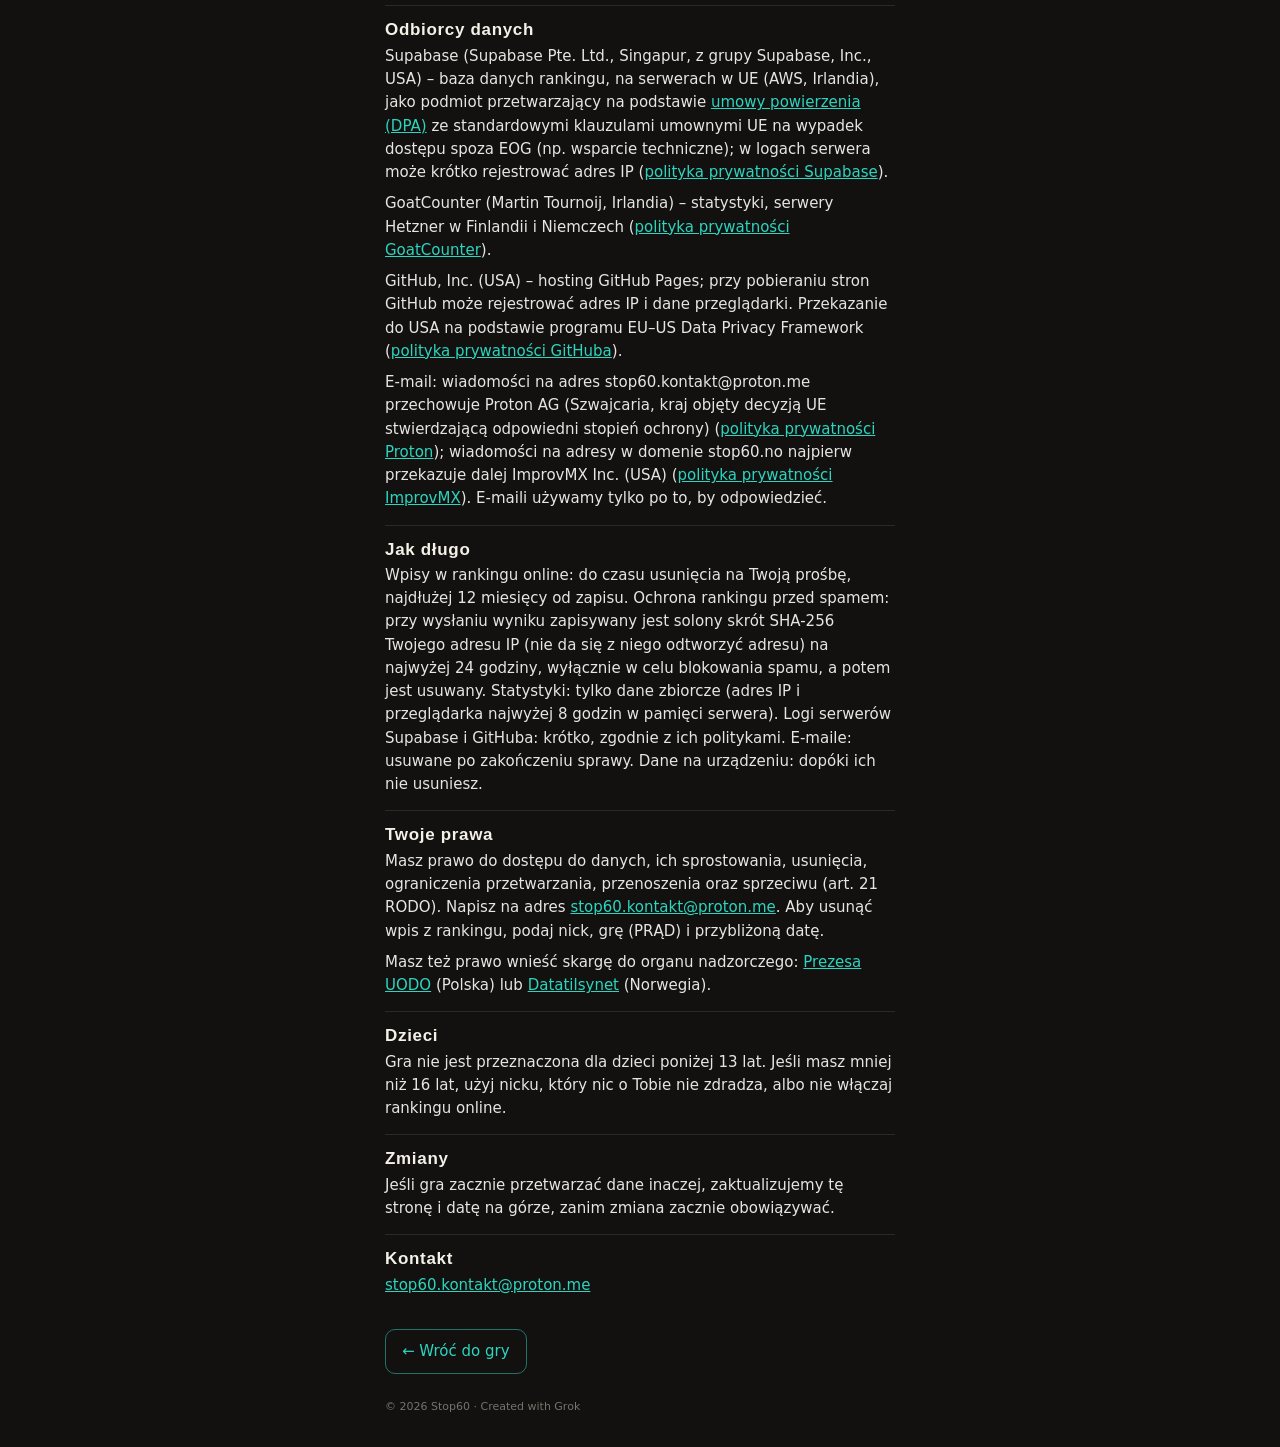
==== commit 541ab58c: "Privacy page updated: online leaderboard described as opt-in (matches the code: off until ticked), c" ====
--- a/prywatnosc/index.html
+++ b/prywatnosc/index.html
@@ -18,19 +18,12 @@
 a{color:#2dd4bf}
 .b{display:inline-block;margin-top:18px;padding:10px 16px;border-radius:10px;border:1px solid rgba(45,212,191,.5);text-decoration:none;font-weight:500}
 footer{margin-top:24px;font-size:11px;color:#78716c}
+section p+p{margin-top:8px}code{font:12.5px/1.4 ui-monospace,SFMono-Regular,Menlo,monospace;background:rgba(255,255,255,.08);padding:1px 4px;border-radius:4px;word-break:break-all}
 </style></head><body><main>
 <p class="k">PRĄD</p>
 <h1>Prywatność</h1>
-<p class="d">Stan na 04.10.2026</p>
-<section><h2>Administrator</h2><p>Administratorem danych jest Jacek Mariusz Taczała (osoba prywatna, autor gry), kontakt: <a class="em" href="#" data-u="personvern" data-d="stop60.no" rel="nofollow">personvern&#64;stop60.no</a>. Gra nie ma kont, reklam ani profilowania, a dane nie są sprzedawane.</p></section>
-<section><h2>Statystyki bez cookies</h2><p>Odwiedziny liczymy narzędziem GoatCounter (skrypt hostowany razem z grą): strona i strona odsyłająca, przeglądarka i system, język, szerokość ekranu, kraj (ustalany z adresu IP) oraz zdarzenia „start gry” i „koniec gry”. Adres IP i przeglądarka są używane tylko w pamięci serwera (do 8 godzin) do liczenia unikalnych wizyt; zapisywane są wyłącznie zbiorcze statystyki, bez adresu IP i identyfikatora. GoatCounter nie zapisuje niczego w przeglądarce. <b>Cel:</b> wiedzieć, ile osób gra i skąd trafiają. <b>Podstawa:</b> prawnie uzasadniony interes (art. 6 ust. 1 lit. f RODO); możesz się sprzeciwić, np. blokując skrypty lub pisząc na adres <a class="em" href="#" data-u="personvern" data-d="stop60.no" rel="nofollow">personvern&#64;stop60.no</a>.</p></section>
-<section><h2>Dane na tym urządzeniu</h2><p>W pamięci przeglądarki (localStorage) zapisywane są: nick, lokalny ranking (nick, punkty, KO), rekord, ustawienie dźwięku, informacja, czy widziałeś intro, oraz Twój wybór dotyczący rankingu online. Pliki gry są w pamięci podręcznej (Service Worker), żeby gra działała offline. To nie są cookies i nie opuszczają urządzenia (poza rankingiem online, niżej). Są niezbędne do funkcji, z których korzystasz, więc nie wymagają zgody.</p></section>
-<section><h2>Ranking online</h2><p>Do gry potrzebny jest nick. Po zakończeniu gry do publicznego rankingu online trafiają: nick, wynik (punkty, KO, fala), gra i czas zapisu; top 10 widzi każdy. Możesz to wyłączyć, odznaczając „Pokaż mój wynik w rankingu online” pod polem nicku – wtedy wynik zostaje tylko na urządzeniu. <b>Nie wpisuj imienia i nazwiska, e-maila ani danych innych osób</b> – wystarczy dowolny pseudonim. Nicki są automatycznie filtrowane, a wpisy łamiące zasady usuwamy. <b>Cel:</b> prowadzenie rankingu. <b>Podstawa:</b> prawnie uzasadniony interes (art. 6 ust. 1 lit. f RODO) – ranking jest częścią gry, a udział jest dobrowolny i możesz go w każdej chwili wyłączyć.</p></section>
-<section><h2>Odbiorcy danych</h2><p><b>Supabase</b> (Supabase Pte. Ltd., Singapur, z grupy Supabase, Inc., USA) – baza danych rankingu na serwerach w UE (AWS, Irlandia), jako podmiot przetwarzający na podstawie <a href="https://supabase.com/legal/dpa" rel="noopener">umowy powierzenia (DPA)</a>, która obejmuje standardowe klauzule umowne UE na wypadek dostępu spoza EOG (np. wsparcie techniczne); w logach serwera może krótko rejestrować adres IP (<a href="https://supabase.com/privacy" rel="noopener">polityka Supabase</a>). <b>GoatCounter</b> (Martin Tournoij, Irlandia) – statystyki, serwery Hetzner w Finlandii i Niemczech (<a href="https://www.goatcounter.com/help/privacy" rel="noopener">polityka GoatCounter</a>). <b>GitHub, Inc.</b> (USA) – hosting GitHub Pages; przy pobieraniu stron GitHub może rejestrować adres IP i dane przeglądarki (<a href="https://docs.github.com/en/site-policy/privacy-policies/github-general-privacy-statement" rel="noopener">polityka GitHuba</a>). Czcionki są hostowane razem z grą (bez Google Fonts). <b>E-maile</b> wysłane na adresy w stop60.no są przekazywane przez Domeneshop AS (Norwegia) do skrzynki w Proton AG (Szwajcaria); używamy ich tylko, aby odpowiedzieć, i usuwamy po zakończeniu sprawy.</p></section>
-<section><h2>Jak długo</h2><p>Wpisy w rankingu online: do czasu usunięcia na Twoją prośbę, najdłużej 12 miesięcy od zapisu. Ochrona rankingu przed spamem: przy wysłaniu wyniku zapisywany jest solony skrót SHA-256 Twojego adresu IP (nie da się z niego odtworzyć adresu) na najwyżej 24 godziny, wyłącznie w celu blokowania spamu w rankingu, a potem jest usuwany. Statystyki GoatCounter: tylko dane zbiorcze bez danych osobowych. Logi serwerów Supabase i GitHuba: krótko, zgodnie z ich politykami. Dane na urządzeniu: dopóki ich nie usuniesz (wyczyść dane tej strony w ustawieniach przeglądarki).</p></section>
-<section><h2>Twoje prawa</h2><p>Masz prawo do dostępu do danych, ich sprostowania, usunięcia, ograniczenia przetwarzania, przenoszenia oraz sprzeciwu (art. 21 RODO). Napisz na adres <a class="em" href="#" data-u="personvern" data-d="stop60.no" rel="nofollow">personvern&#64;stop60.no</a> – podaj nick, grę i przybliżoną datę; wpis usuniemy. Masz też prawo wnieść skargę do organu nadzorczego, np. <a href="https://uodo.gov.pl" rel="noopener">Prezesa UODO</a> (Polska) lub <a href="https://www.datatilsynet.no" rel="noopener">Datatilsynet</a> (Norwegia).</p></section>
-<section><h2>Dzieci</h2><p>Gra nie jest przeznaczona dla dzieci poniżej 13 lat. Jeśli masz mniej niż 16 lat, użyj nicku, który nic o Tobie nie zdradza, albo wyłącz ranking online.</p></section>
-<section><h2>Kontakt</h2><p>Jacek Mariusz Taczała · <a class="em" href="#" data-u="personvern" data-d="stop60.no" rel="nofollow">personvern&#64;stop60.no</a></p></section>
+<p class="d">Stan na 11.10.2026 · <a href="/strom/personvern/" hreflang="nb">Norsk (STRØM)</a> · <a href="/power/privacy/" hreflang="en">English (POWER)</a></p>
+<section><h2>W skrócie</h2><p>PRĄD nie ma kont, reklam ani profilowania, a dane nie są sprzedawane. Gra nie używa plików cookie. Twój nick i wynik trafiają do rankingu online tylko wtedy, gdy sam to wybierzesz.</p></section><section><h2>Administrator</h2><p>Administratorem danych jest Jacek Mariusz Taczała (osoba prywatna, autor gry), kontakt: <a class="em" href="#" data-u="stop60.kontakt" data-d="proton.me" rel="nofollow">stop60.kontakt&#64;proton.me</a>.</p></section><section><h2>Statystyki bez cookies</h2><p>Odwiedziny liczymy narzędziem GoatCounter (skrypt hostowany razem z grą): strona i strona odsyłająca, przeglądarka i system, język, szerokość ekranu, kraj (ustalany z adresu IP) oraz zdarzenia „start gry” i „koniec gry”. Adres IP i przeglądarka są używane tylko w pamięci serwera (do 8 godzin) do liczenia unikalnych wizyt; zapisywane są wyłącznie zbiorcze statystyki, bez adresu IP i identyfikatora. GoatCounter nie zapisuje niczego w przeglądarce.</p><p>Cel: wiedzieć, ile osób gra i skąd trafiają. Podstawa prawna: prawnie uzasadniony interes (art. 6 ust. 1 lit. f RODO). Możesz w każdej chwili się sprzeciwić: zablokuj skrypty, otwórz grę z dopiskiem <code>#toggle-goatcounter</code> na końcu adresu (liczenie zostaje wtedy wyłączone na tym urządzeniu; zapamiętuje to wpis „skipgc” w localStorage) albo napisz do nas.</p></section><section><h2>Dane na tym urządzeniu</h2><p>W pamięci przeglądarki zapisywane są: nick, lokalny ranking (nick, punkty, KO), rekord, ustawienie dźwięku, informacja, czy widziałeś intro i wskazówkę instalacji, które hasła BHP i podpowiedzi zostały już pokazane, oraz Twój wybór dotyczący rankingu online. Pliki gry są w pamięci podręcznej przeglądarki (Service Worker), żeby gra działała offline. To nie są pliki cookie i nie opuszczają urządzenia, poza tym, czego wymaga ranking online (niżej).</p><p>Są niezbędne do funkcji, z których korzystasz, więc nie wymagają zgody. Możesz je w każdej chwili usunąć w ustawieniach przeglądarki dla tej strony (wyczyść dane witryny).</p></section><section><h2>Ranking online</h2><p>Do gry potrzebny jest nick. Tylko jeśli zaznaczysz „Pokaż mój wynik w rankingu online” pod polem nicku (domyślnie jest wyłączone), po zakończeniu gry do publicznego rankingu online trafiają: nick, wynik (punkty, KO, fala), gra i czas zapisu; top 10 widzi każdy. Bez zaznaczenia wynik zostaje tylko na urządzeniu. Możesz to w każdej chwili odznaczyć. Nie wpisuj imienia i nazwiska, e-maila ani danych innych osób – wystarczy dowolny pseudonim. Nicki są automatycznie filtrowane, a wpisy łamiące zasady usuwamy.</p><p>Cel: prowadzenie rankingu. Podstawa prawna: prawnie uzasadniony interes (art. 6 ust. 1 lit. f RODO) – ranking jest częścią gry, udział jest dobrowolny i możesz go w każdej chwili wyłączyć.</p></section><section><h2>Udostępnianie i kod QR</h2><p>Przycisk „Udostępnij” otwiera menu udostępniania urządzenia albo kopiuje link do gry. Kod QR zawiera tylko adres gry. Nic z tego nie trafia do nas; to, co udostępniasz, przechodzi przez wybraną przez Ciebie aplikację.</p></section><section><h2>Czcionki i dźwięki</h2><p>Czcionki są hostowane razem z grą (bez Google Fonts ani innych zewnętrznych usług czcionek czy skryptów). Dźwięki są odtwarzane lub generowane w przeglądarce.</p></section><section><h2>Odbiorcy danych</h2><p>Supabase (Supabase Pte. Ltd., Singapur, z grupy Supabase, Inc., USA) – baza danych rankingu, na serwerach w UE (AWS, Irlandia), jako podmiot przetwarzający na podstawie <a href="https://supabase.com/legal/dpa" rel="noopener">umowy powierzenia (DPA)</a> ze standardowymi klauzulami umownymi UE na wypadek dostępu spoza EOG (np. wsparcie techniczne); w logach serwera może krótko rejestrować adres IP (<a href="https://supabase.com/privacy" rel="noopener">polityka prywatności Supabase</a>).</p><p>GoatCounter (Martin Tournoij, Irlandia) – statystyki, serwery Hetzner w Finlandii i Niemczech (<a href="https://www.goatcounter.com/help/privacy" rel="noopener">polityka prywatności GoatCounter</a>).</p><p>GitHub, Inc. (USA) – hosting GitHub Pages; przy pobieraniu stron GitHub może rejestrować adres IP i dane przeglądarki. Przekazanie do USA na podstawie programu EU–US Data Privacy Framework (<a href="https://docs.github.com/en/site-policy/privacy-policies/github-general-privacy-statement" rel="noopener">polityka prywatności GitHuba</a>).</p><p>E-mail: wiadomości na adres stop60.kontakt&#64;proton.me przechowuje Proton AG (Szwajcaria, kraj objęty decyzją UE stwierdzającą odpowiedni stopień ochrony) (<a href="https://proton.me/legal/privacy" rel="noopener">polityka prywatności Proton</a>); wiadomości na adresy w domenie stop60.no najpierw przekazuje dalej ImprovMX Inc. (USA) (<a href="https://improvmx.com/transparency/privacy-policy/" rel="noopener">polityka prywatności ImprovMX</a>). E-maili używamy tylko po to, by odpowiedzieć.</p></section><section><h2>Jak długo</h2><p>Wpisy w rankingu online: do czasu usunięcia na Twoją prośbę, najdłużej 12 miesięcy od zapisu. Ochrona rankingu przed spamem: przy wysłaniu wyniku zapisywany jest solony skrót SHA-256 Twojego adresu IP (nie da się z niego odtworzyć adresu) na najwyżej 24 godziny, wyłącznie w celu blokowania spamu, a potem jest usuwany. Statystyki: tylko dane zbiorcze (adres IP i przeglądarka najwyżej 8 godzin w pamięci serwera). Logi serwerów Supabase i GitHuba: krótko, zgodnie z ich politykami. E-maile: usuwane po zakończeniu sprawy. Dane na urządzeniu: dopóki ich nie usuniesz.</p></section><section><h2>Twoje prawa</h2><p>Masz prawo do dostępu do danych, ich sprostowania, usunięcia, ograniczenia przetwarzania, przenoszenia oraz sprzeciwu (art. 21 RODO). Napisz na adres <a class="em" href="#" data-u="stop60.kontakt" data-d="proton.me" rel="nofollow">stop60.kontakt&#64;proton.me</a>. Aby usunąć wpis z rankingu, podaj nick, grę (PRĄD) i przybliżoną datę.</p><p>Masz też prawo wnieść skargę do organu nadzorczego: <a href="https://uodo.gov.pl/" rel="noopener">Prezesa UODO</a> (Polska) lub <a href="https://www.datatilsynet.no/" rel="noopener">Datatilsynet</a> (Norwegia).</p></section><section><h2>Dzieci</h2><p>Gra nie jest przeznaczona dla dzieci poniżej 13 lat. Jeśli masz mniej niż 16 lat, użyj nicku, który nic o Tobie nie zdradza, albo nie włączaj rankingu online.</p></section><section><h2>Zmiany</h2><p>Jeśli gra zacznie przetwarzać dane inaczej, zaktualizujemy tę stronę i datę na górze, zanim zmiana zacznie obowiązywać.</p></section><section><h2>Kontakt</h2><p><a class="em" href="#" data-u="stop60.kontakt" data-d="proton.me" rel="nofollow">stop60.kontakt&#64;proton.me</a></p></section>
 <a class="b" id="back" href="/prad/">← Wróć do gry</a>
 <footer>© 2026 Stop60 · Created with Grok</footer>
 </main><script>/* e-mail links: address assembled at runtime (light anti-spam) */document.querySelectorAll("a.em").forEach(function(a){var m=a.dataset.u+String.fromCharCode(64)+a.dataset.d;a.href="mailto:"+m;a.textContent=m;});</script></body></html>
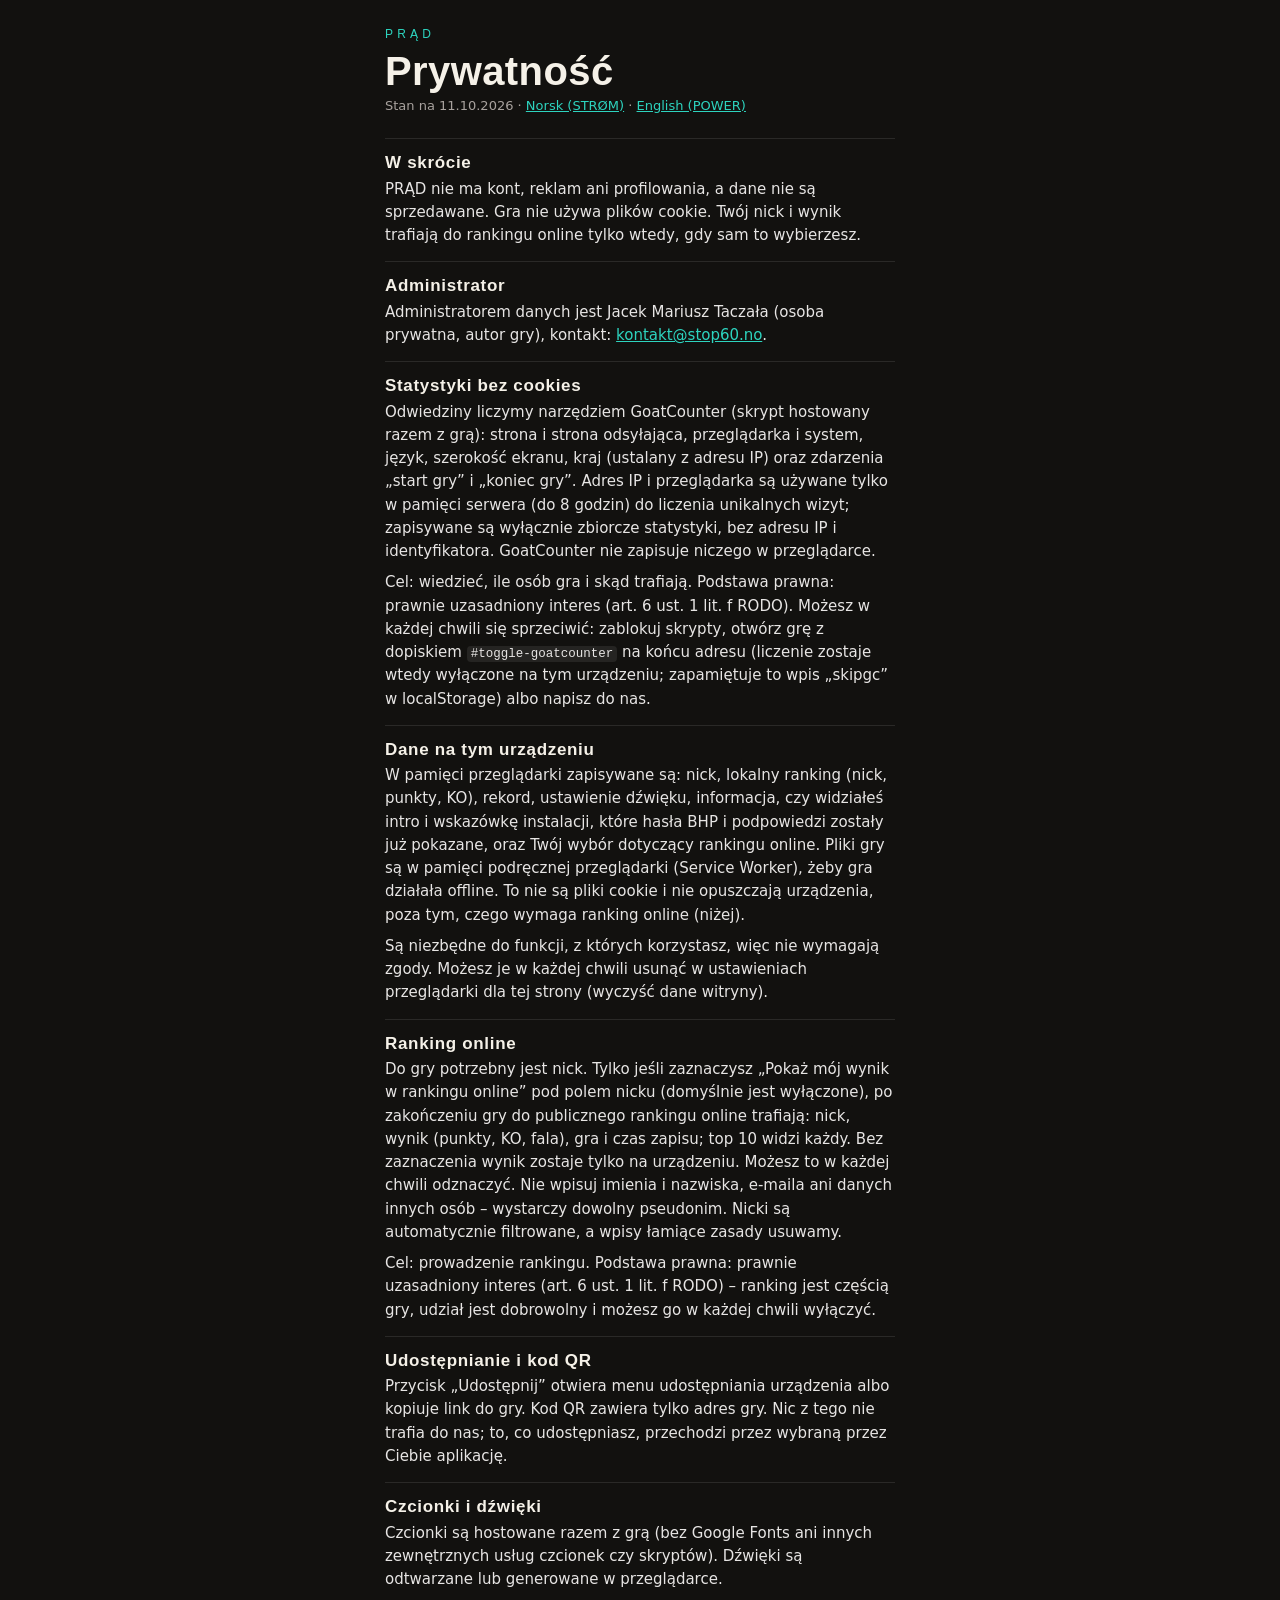
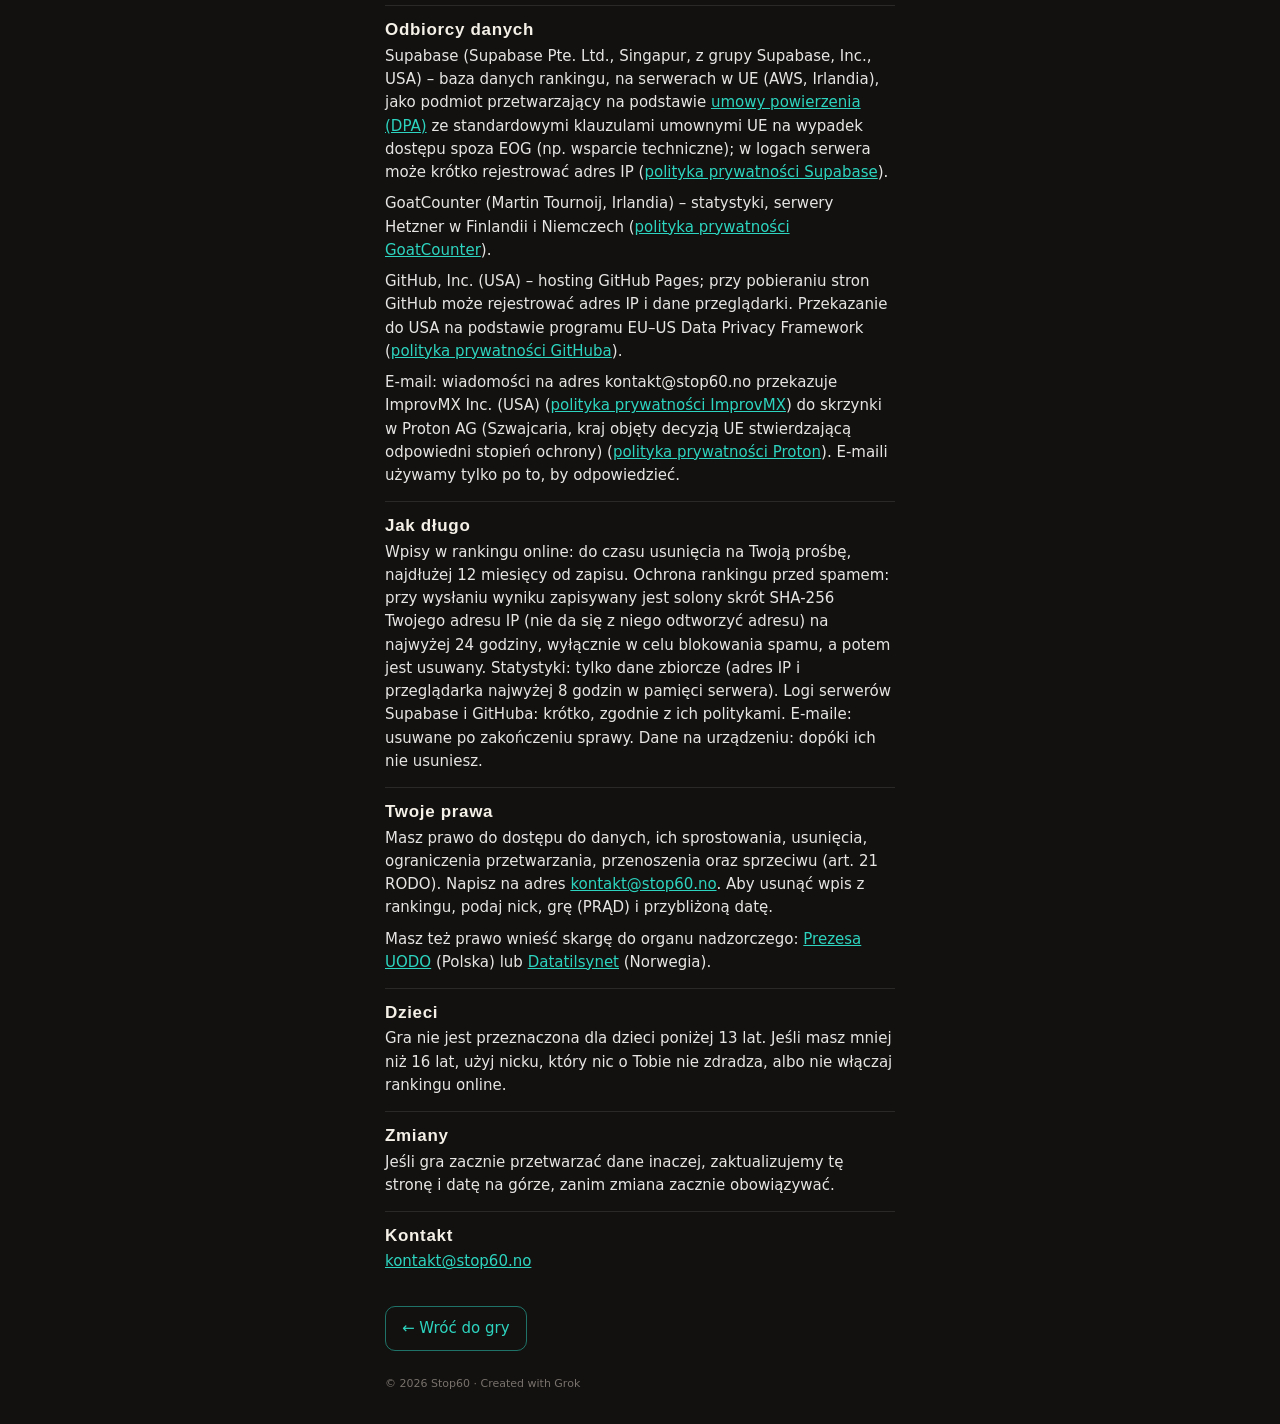
==== commit c7da6e37: "Privacy page(s): public contact back to kontakt@stop60.no (Proton address not shown); processors sec" ====
--- a/prywatnosc/index.html
+++ b/prywatnosc/index.html
@@ -23,7 +23,7 @@
 <p class="k">PRĄD</p>
 <h1>Prywatność</h1>
 <p class="d">Stan na 11.10.2026 · <a href="/strom/personvern/" hreflang="nb">Norsk (STRØM)</a> · <a href="/power/privacy/" hreflang="en">English (POWER)</a></p>
-<section><h2>W skrócie</h2><p>PRĄD nie ma kont, reklam ani profilowania, a dane nie są sprzedawane. Gra nie używa plików cookie. Twój nick i wynik trafiają do rankingu online tylko wtedy, gdy sam to wybierzesz.</p></section><section><h2>Administrator</h2><p>Administratorem danych jest Jacek Mariusz Taczała (osoba prywatna, autor gry), kontakt: <a class="em" href="#" data-u="stop60.kontakt" data-d="proton.me" rel="nofollow">stop60.kontakt&#64;proton.me</a>.</p></section><section><h2>Statystyki bez cookies</h2><p>Odwiedziny liczymy narzędziem GoatCounter (skrypt hostowany razem z grą): strona i strona odsyłająca, przeglądarka i system, język, szerokość ekranu, kraj (ustalany z adresu IP) oraz zdarzenia „start gry” i „koniec gry”. Adres IP i przeglądarka są używane tylko w pamięci serwera (do 8 godzin) do liczenia unikalnych wizyt; zapisywane są wyłącznie zbiorcze statystyki, bez adresu IP i identyfikatora. GoatCounter nie zapisuje niczego w przeglądarce.</p><p>Cel: wiedzieć, ile osób gra i skąd trafiają. Podstawa prawna: prawnie uzasadniony interes (art. 6 ust. 1 lit. f RODO). Możesz w każdej chwili się sprzeciwić: zablokuj skrypty, otwórz grę z dopiskiem <code>#toggle-goatcounter</code> na końcu adresu (liczenie zostaje wtedy wyłączone na tym urządzeniu; zapamiętuje to wpis „skipgc” w localStorage) albo napisz do nas.</p></section><section><h2>Dane na tym urządzeniu</h2><p>W pamięci przeglądarki zapisywane są: nick, lokalny ranking (nick, punkty, KO), rekord, ustawienie dźwięku, informacja, czy widziałeś intro i wskazówkę instalacji, które hasła BHP i podpowiedzi zostały już pokazane, oraz Twój wybór dotyczący rankingu online. Pliki gry są w pamięci podręcznej przeglądarki (Service Worker), żeby gra działała offline. To nie są pliki cookie i nie opuszczają urządzenia, poza tym, czego wymaga ranking online (niżej).</p><p>Są niezbędne do funkcji, z których korzystasz, więc nie wymagają zgody. Możesz je w każdej chwili usunąć w ustawieniach przeglądarki dla tej strony (wyczyść dane witryny).</p></section><section><h2>Ranking online</h2><p>Do gry potrzebny jest nick. Tylko jeśli zaznaczysz „Pokaż mój wynik w rankingu online” pod polem nicku (domyślnie jest wyłączone), po zakończeniu gry do publicznego rankingu online trafiają: nick, wynik (punkty, KO, fala), gra i czas zapisu; top 10 widzi każdy. Bez zaznaczenia wynik zostaje tylko na urządzeniu. Możesz to w każdej chwili odznaczyć. Nie wpisuj imienia i nazwiska, e-maila ani danych innych osób – wystarczy dowolny pseudonim. Nicki są automatycznie filtrowane, a wpisy łamiące zasady usuwamy.</p><p>Cel: prowadzenie rankingu. Podstawa prawna: prawnie uzasadniony interes (art. 6 ust. 1 lit. f RODO) – ranking jest częścią gry, udział jest dobrowolny i możesz go w każdej chwili wyłączyć.</p></section><section><h2>Udostępnianie i kod QR</h2><p>Przycisk „Udostępnij” otwiera menu udostępniania urządzenia albo kopiuje link do gry. Kod QR zawiera tylko adres gry. Nic z tego nie trafia do nas; to, co udostępniasz, przechodzi przez wybraną przez Ciebie aplikację.</p></section><section><h2>Czcionki i dźwięki</h2><p>Czcionki są hostowane razem z grą (bez Google Fonts ani innych zewnętrznych usług czcionek czy skryptów). Dźwięki są odtwarzane lub generowane w przeglądarce.</p></section><section><h2>Odbiorcy danych</h2><p>Supabase (Supabase Pte. Ltd., Singapur, z grupy Supabase, Inc., USA) – baza danych rankingu, na serwerach w UE (AWS, Irlandia), jako podmiot przetwarzający na podstawie <a href="https://supabase.com/legal/dpa" rel="noopener">umowy powierzenia (DPA)</a> ze standardowymi klauzulami umownymi UE na wypadek dostępu spoza EOG (np. wsparcie techniczne); w logach serwera może krótko rejestrować adres IP (<a href="https://supabase.com/privacy" rel="noopener">polityka prywatności Supabase</a>).</p><p>GoatCounter (Martin Tournoij, Irlandia) – statystyki, serwery Hetzner w Finlandii i Niemczech (<a href="https://www.goatcounter.com/help/privacy" rel="noopener">polityka prywatności GoatCounter</a>).</p><p>GitHub, Inc. (USA) – hosting GitHub Pages; przy pobieraniu stron GitHub może rejestrować adres IP i dane przeglądarki. Przekazanie do USA na podstawie programu EU–US Data Privacy Framework (<a href="https://docs.github.com/en/site-policy/privacy-policies/github-general-privacy-statement" rel="noopener">polityka prywatności GitHuba</a>).</p><p>E-mail: wiadomości na adres stop60.kontakt&#64;proton.me przechowuje Proton AG (Szwajcaria, kraj objęty decyzją UE stwierdzającą odpowiedni stopień ochrony) (<a href="https://proton.me/legal/privacy" rel="noopener">polityka prywatności Proton</a>); wiadomości na adresy w domenie stop60.no najpierw przekazuje dalej ImprovMX Inc. (USA) (<a href="https://improvmx.com/transparency/privacy-policy/" rel="noopener">polityka prywatności ImprovMX</a>). E-maili używamy tylko po to, by odpowiedzieć.</p></section><section><h2>Jak długo</h2><p>Wpisy w rankingu online: do czasu usunięcia na Twoją prośbę, najdłużej 12 miesięcy od zapisu. Ochrona rankingu przed spamem: przy wysłaniu wyniku zapisywany jest solony skrót SHA-256 Twojego adresu IP (nie da się z niego odtworzyć adresu) na najwyżej 24 godziny, wyłącznie w celu blokowania spamu, a potem jest usuwany. Statystyki: tylko dane zbiorcze (adres IP i przeglądarka najwyżej 8 godzin w pamięci serwera). Logi serwerów Supabase i GitHuba: krótko, zgodnie z ich politykami. E-maile: usuwane po zakończeniu sprawy. Dane na urządzeniu: dopóki ich nie usuniesz.</p></section><section><h2>Twoje prawa</h2><p>Masz prawo do dostępu do danych, ich sprostowania, usunięcia, ograniczenia przetwarzania, przenoszenia oraz sprzeciwu (art. 21 RODO). Napisz na adres <a class="em" href="#" data-u="stop60.kontakt" data-d="proton.me" rel="nofollow">stop60.kontakt&#64;proton.me</a>. Aby usunąć wpis z rankingu, podaj nick, grę (PRĄD) i przybliżoną datę.</p><p>Masz też prawo wnieść skargę do organu nadzorczego: <a href="https://uodo.gov.pl/" rel="noopener">Prezesa UODO</a> (Polska) lub <a href="https://www.datatilsynet.no/" rel="noopener">Datatilsynet</a> (Norwegia).</p></section><section><h2>Dzieci</h2><p>Gra nie jest przeznaczona dla dzieci poniżej 13 lat. Jeśli masz mniej niż 16 lat, użyj nicku, który nic o Tobie nie zdradza, albo nie włączaj rankingu online.</p></section><section><h2>Zmiany</h2><p>Jeśli gra zacznie przetwarzać dane inaczej, zaktualizujemy tę stronę i datę na górze, zanim zmiana zacznie obowiązywać.</p></section><section><h2>Kontakt</h2><p><a class="em" href="#" data-u="stop60.kontakt" data-d="proton.me" rel="nofollow">stop60.kontakt&#64;proton.me</a></p></section>
+<section><h2>W skrócie</h2><p>PRĄD nie ma kont, reklam ani profilowania, a dane nie są sprzedawane. Gra nie używa plików cookie. Twój nick i wynik trafiają do rankingu online tylko wtedy, gdy sam to wybierzesz.</p></section><section><h2>Administrator</h2><p>Administratorem danych jest Jacek Mariusz Taczała (osoba prywatna, autor gry), kontakt: <a class="em" href="#" data-u="kontakt" data-d="stop60.no" rel="nofollow">kontakt&#64;stop60.no</a>.</p></section><section><h2>Statystyki bez cookies</h2><p>Odwiedziny liczymy narzędziem GoatCounter (skrypt hostowany razem z grą): strona i strona odsyłająca, przeglądarka i system, język, szerokość ekranu, kraj (ustalany z adresu IP) oraz zdarzenia „start gry” i „koniec gry”. Adres IP i przeglądarka są używane tylko w pamięci serwera (do 8 godzin) do liczenia unikalnych wizyt; zapisywane są wyłącznie zbiorcze statystyki, bez adresu IP i identyfikatora. GoatCounter nie zapisuje niczego w przeglądarce.</p><p>Cel: wiedzieć, ile osób gra i skąd trafiają. Podstawa prawna: prawnie uzasadniony interes (art. 6 ust. 1 lit. f RODO). Możesz w każdej chwili się sprzeciwić: zablokuj skrypty, otwórz grę z dopiskiem <code>#toggle-goatcounter</code> na końcu adresu (liczenie zostaje wtedy wyłączone na tym urządzeniu; zapamiętuje to wpis „skipgc” w localStorage) albo napisz do nas.</p></section><section><h2>Dane na tym urządzeniu</h2><p>W pamięci przeglądarki zapisywane są: nick, lokalny ranking (nick, punkty, KO), rekord, ustawienie dźwięku, informacja, czy widziałeś intro i wskazówkę instalacji, które hasła BHP i podpowiedzi zostały już pokazane, oraz Twój wybór dotyczący rankingu online. Pliki gry są w pamięci podręcznej przeglądarki (Service Worker), żeby gra działała offline. To nie są pliki cookie i nie opuszczają urządzenia, poza tym, czego wymaga ranking online (niżej).</p><p>Są niezbędne do funkcji, z których korzystasz, więc nie wymagają zgody. Możesz je w każdej chwili usunąć w ustawieniach przeglądarki dla tej strony (wyczyść dane witryny).</p></section><section><h2>Ranking online</h2><p>Do gry potrzebny jest nick. Tylko jeśli zaznaczysz „Pokaż mój wynik w rankingu online” pod polem nicku (domyślnie jest wyłączone), po zakończeniu gry do publicznego rankingu online trafiają: nick, wynik (punkty, KO, fala), gra i czas zapisu; top 10 widzi każdy. Bez zaznaczenia wynik zostaje tylko na urządzeniu. Możesz to w każdej chwili odznaczyć. Nie wpisuj imienia i nazwiska, e-maila ani danych innych osób – wystarczy dowolny pseudonim. Nicki są automatycznie filtrowane, a wpisy łamiące zasady usuwamy.</p><p>Cel: prowadzenie rankingu. Podstawa prawna: prawnie uzasadniony interes (art. 6 ust. 1 lit. f RODO) – ranking jest częścią gry, udział jest dobrowolny i możesz go w każdej chwili wyłączyć.</p></section><section><h2>Udostępnianie i kod QR</h2><p>Przycisk „Udostępnij” otwiera menu udostępniania urządzenia albo kopiuje link do gry. Kod QR zawiera tylko adres gry. Nic z tego nie trafia do nas; to, co udostępniasz, przechodzi przez wybraną przez Ciebie aplikację.</p></section><section><h2>Czcionki i dźwięki</h2><p>Czcionki są hostowane razem z grą (bez Google Fonts ani innych zewnętrznych usług czcionek czy skryptów). Dźwięki są odtwarzane lub generowane w przeglądarce.</p></section><section><h2>Odbiorcy danych</h2><p>Supabase (Supabase Pte. Ltd., Singapur, z grupy Supabase, Inc., USA) – baza danych rankingu, na serwerach w UE (AWS, Irlandia), jako podmiot przetwarzający na podstawie <a href="https://supabase.com/legal/dpa" rel="noopener">umowy powierzenia (DPA)</a> ze standardowymi klauzulami umownymi UE na wypadek dostępu spoza EOG (np. wsparcie techniczne); w logach serwera może krótko rejestrować adres IP (<a href="https://supabase.com/privacy" rel="noopener">polityka prywatności Supabase</a>).</p><p>GoatCounter (Martin Tournoij, Irlandia) – statystyki, serwery Hetzner w Finlandii i Niemczech (<a href="https://www.goatcounter.com/help/privacy" rel="noopener">polityka prywatności GoatCounter</a>).</p><p>GitHub, Inc. (USA) – hosting GitHub Pages; przy pobieraniu stron GitHub może rejestrować adres IP i dane przeglądarki. Przekazanie do USA na podstawie programu EU–US Data Privacy Framework (<a href="https://docs.github.com/en/site-policy/privacy-policies/github-general-privacy-statement" rel="noopener">polityka prywatności GitHuba</a>).</p><p>E-mail: wiadomości na adres kontakt&#64;stop60.no przekazuje ImprovMX Inc. (USA) (<a href="https://improvmx.com/transparency/privacy-policy/" rel="noopener">polityka prywatności ImprovMX</a>) do skrzynki w Proton AG (Szwajcaria, kraj objęty decyzją UE stwierdzającą odpowiedni stopień ochrony) (<a href="https://proton.me/legal/privacy" rel="noopener">polityka prywatności Proton</a>). E-maili używamy tylko po to, by odpowiedzieć.</p></section><section><h2>Jak długo</h2><p>Wpisy w rankingu online: do czasu usunięcia na Twoją prośbę, najdłużej 12 miesięcy od zapisu. Ochrona rankingu przed spamem: przy wysłaniu wyniku zapisywany jest solony skrót SHA-256 Twojego adresu IP (nie da się z niego odtworzyć adresu) na najwyżej 24 godziny, wyłącznie w celu blokowania spamu, a potem jest usuwany. Statystyki: tylko dane zbiorcze (adres IP i przeglądarka najwyżej 8 godzin w pamięci serwera). Logi serwerów Supabase i GitHuba: krótko, zgodnie z ich politykami. E-maile: usuwane po zakończeniu sprawy. Dane na urządzeniu: dopóki ich nie usuniesz.</p></section><section><h2>Twoje prawa</h2><p>Masz prawo do dostępu do danych, ich sprostowania, usunięcia, ograniczenia przetwarzania, przenoszenia oraz sprzeciwu (art. 21 RODO). Napisz na adres <a class="em" href="#" data-u="kontakt" data-d="stop60.no" rel="nofollow">kontakt&#64;stop60.no</a>. Aby usunąć wpis z rankingu, podaj nick, grę (PRĄD) i przybliżoną datę.</p><p>Masz też prawo wnieść skargę do organu nadzorczego: <a href="https://uodo.gov.pl/" rel="noopener">Prezesa UODO</a> (Polska) lub <a href="https://www.datatilsynet.no/" rel="noopener">Datatilsynet</a> (Norwegia).</p></section><section><h2>Dzieci</h2><p>Gra nie jest przeznaczona dla dzieci poniżej 13 lat. Jeśli masz mniej niż 16 lat, użyj nicku, który nic o Tobie nie zdradza, albo nie włączaj rankingu online.</p></section><section><h2>Zmiany</h2><p>Jeśli gra zacznie przetwarzać dane inaczej, zaktualizujemy tę stronę i datę na górze, zanim zmiana zacznie obowiązywać.</p></section><section><h2>Kontakt</h2><p><a class="em" href="#" data-u="kontakt" data-d="stop60.no" rel="nofollow">kontakt&#64;stop60.no</a></p></section>
 <a class="b" id="back" href="/prad/">← Wróć do gry</a>
 <footer>© 2026 Stop60 · Created with Grok</footer>
 </main><script>/* e-mail links: address assembled at runtime (light anti-spam) */document.querySelectorAll("a.em").forEach(function(a){var m=a.dataset.u+String.fromCharCode(64)+a.dataset.d;a.href="mailto:"+m;a.textContent=m;});</script></body></html>
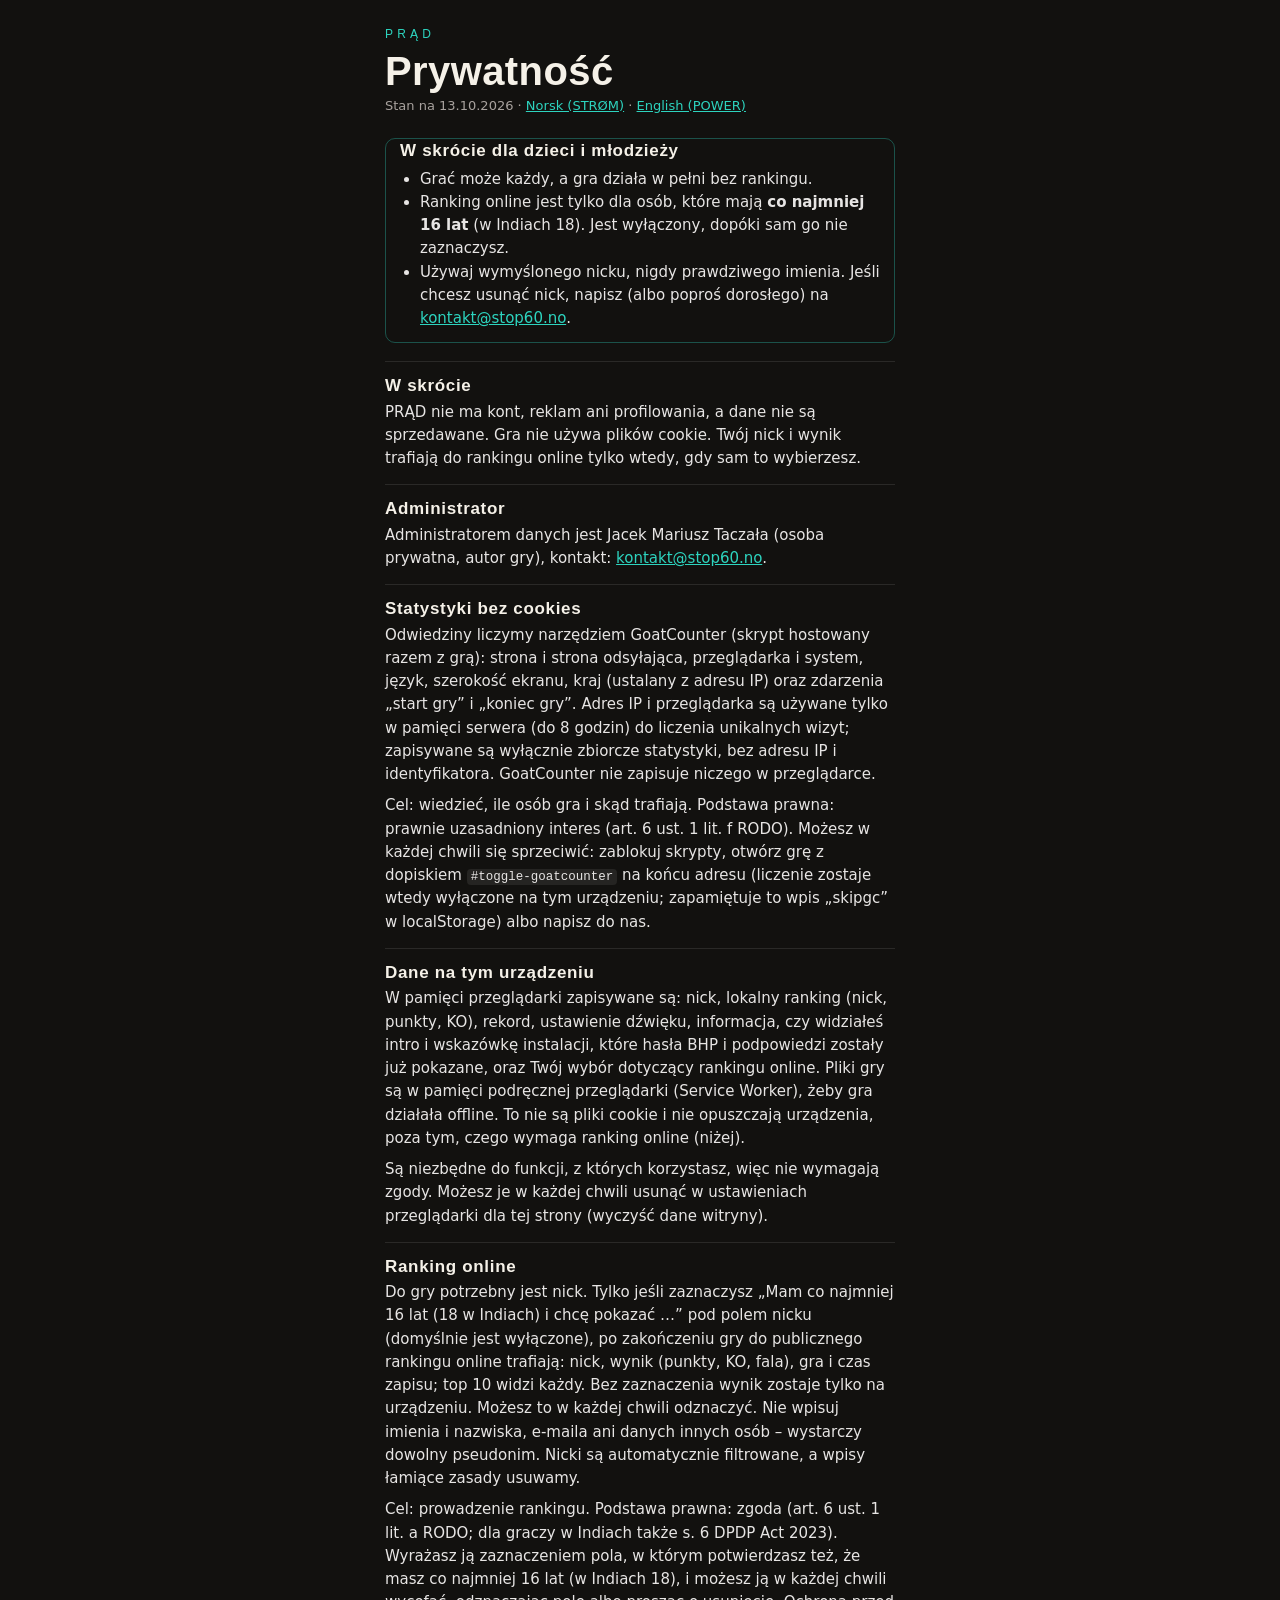
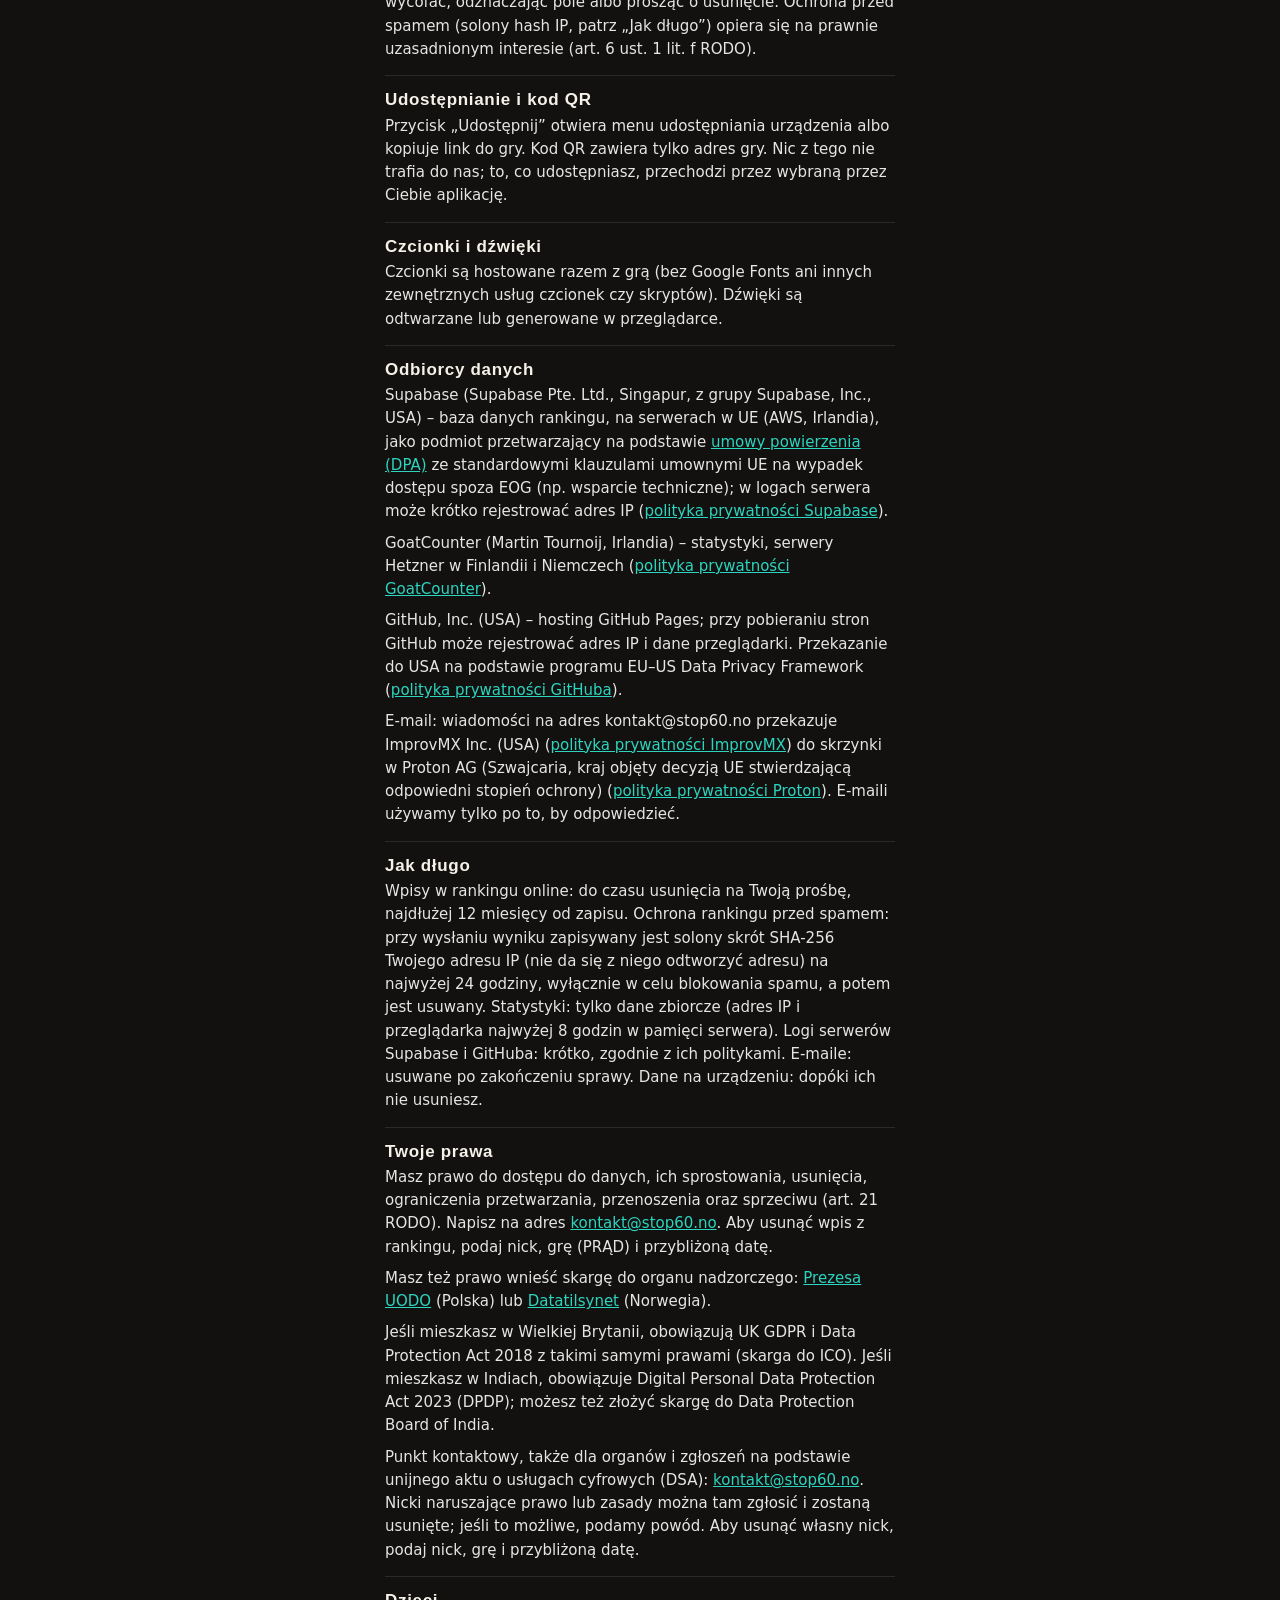
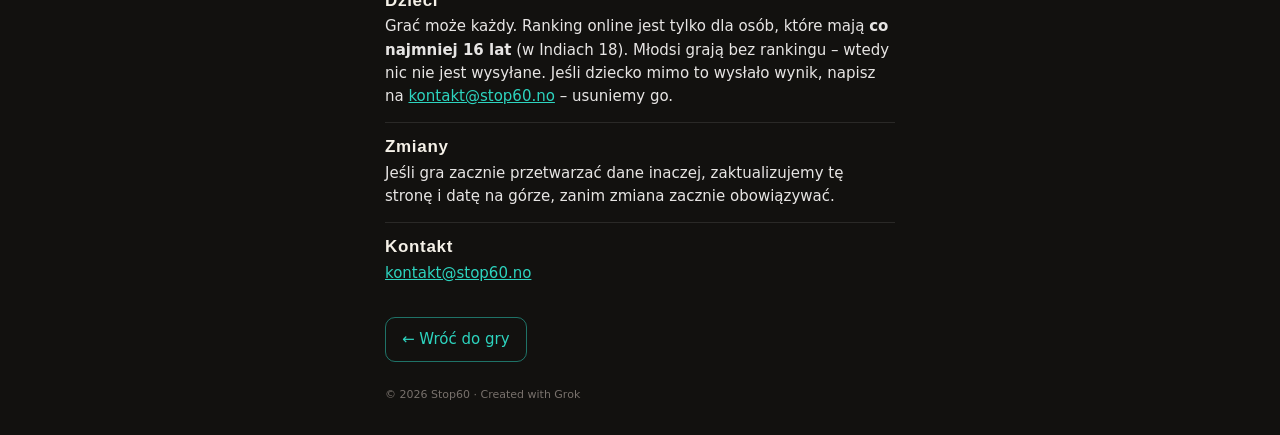
==== commit fd221535: "Leaderboard 16+ (18+ in India) opt-in text; privacy: consent basis (GDPR 6(1)(a)/DPDP), UK GDPR, DSA" ====
--- a/prywatnosc/index.html
+++ b/prywatnosc/index.html
@@ -19,11 +19,11 @@
 .b{display:inline-block;margin-top:18px;padding:10px 16px;border-radius:10px;border:1px solid rgba(45,212,191,.5);text-decoration:none;font-weight:500}
 footer{margin-top:24px;font-size:11px;color:#78716c}
 section p+p{margin-top:8px}code{font:12.5px/1.4 ui-monospace,SFMono-Regular,Menlo,monospace;background:rgba(255,255,255,.08);padding:1px 4px;border-radius:4px;word-break:break-all}
-</style></head><body><main>
+.kid{border:1px solid #2dd4bf55;border-radius:10px;padding:2px 14px 6px;margin:0 0 18px}.kid ul{margin:6px 0;padding-left:20px}</style></head><body><main>
 <p class="k">PRĄD</p>
 <h1>Prywatność</h1>
-<p class="d">Stan na 11.10.2026 · <a href="/strom/personvern/" hreflang="nb">Norsk (STRØM)</a> · <a href="/power/privacy/" hreflang="en">English (POWER)</a></p>
-<section><h2>W skrócie</h2><p>PRĄD nie ma kont, reklam ani profilowania, a dane nie są sprzedawane. Gra nie używa plików cookie. Twój nick i wynik trafiają do rankingu online tylko wtedy, gdy sam to wybierzesz.</p></section><section><h2>Administrator</h2><p>Administratorem danych jest Jacek Mariusz Taczała (osoba prywatna, autor gry), kontakt: <a class="em" href="#" data-u="kontakt" data-d="stop60.no" rel="nofollow">kontakt&#64;stop60.no</a>.</p></section><section><h2>Statystyki bez cookies</h2><p>Odwiedziny liczymy narzędziem GoatCounter (skrypt hostowany razem z grą): strona i strona odsyłająca, przeglądarka i system, język, szerokość ekranu, kraj (ustalany z adresu IP) oraz zdarzenia „start gry” i „koniec gry”. Adres IP i przeglądarka są używane tylko w pamięci serwera (do 8 godzin) do liczenia unikalnych wizyt; zapisywane są wyłącznie zbiorcze statystyki, bez adresu IP i identyfikatora. GoatCounter nie zapisuje niczego w przeglądarce.</p><p>Cel: wiedzieć, ile osób gra i skąd trafiają. Podstawa prawna: prawnie uzasadniony interes (art. 6 ust. 1 lit. f RODO). Możesz w każdej chwili się sprzeciwić: zablokuj skrypty, otwórz grę z dopiskiem <code>#toggle-goatcounter</code> na końcu adresu (liczenie zostaje wtedy wyłączone na tym urządzeniu; zapamiętuje to wpis „skipgc” w localStorage) albo napisz do nas.</p></section><section><h2>Dane na tym urządzeniu</h2><p>W pamięci przeglądarki zapisywane są: nick, lokalny ranking (nick, punkty, KO), rekord, ustawienie dźwięku, informacja, czy widziałeś intro i wskazówkę instalacji, które hasła BHP i podpowiedzi zostały już pokazane, oraz Twój wybór dotyczący rankingu online. Pliki gry są w pamięci podręcznej przeglądarki (Service Worker), żeby gra działała offline. To nie są pliki cookie i nie opuszczają urządzenia, poza tym, czego wymaga ranking online (niżej).</p><p>Są niezbędne do funkcji, z których korzystasz, więc nie wymagają zgody. Możesz je w każdej chwili usunąć w ustawieniach przeglądarki dla tej strony (wyczyść dane witryny).</p></section><section><h2>Ranking online</h2><p>Do gry potrzebny jest nick. Tylko jeśli zaznaczysz „Pokaż mój wynik w rankingu online” pod polem nicku (domyślnie jest wyłączone), po zakończeniu gry do publicznego rankingu online trafiają: nick, wynik (punkty, KO, fala), gra i czas zapisu; top 10 widzi każdy. Bez zaznaczenia wynik zostaje tylko na urządzeniu. Możesz to w każdej chwili odznaczyć. Nie wpisuj imienia i nazwiska, e-maila ani danych innych osób – wystarczy dowolny pseudonim. Nicki są automatycznie filtrowane, a wpisy łamiące zasady usuwamy.</p><p>Cel: prowadzenie rankingu. Podstawa prawna: prawnie uzasadniony interes (art. 6 ust. 1 lit. f RODO) – ranking jest częścią gry, udział jest dobrowolny i możesz go w każdej chwili wyłączyć.</p></section><section><h2>Udostępnianie i kod QR</h2><p>Przycisk „Udostępnij” otwiera menu udostępniania urządzenia albo kopiuje link do gry. Kod QR zawiera tylko adres gry. Nic z tego nie trafia do nas; to, co udostępniasz, przechodzi przez wybraną przez Ciebie aplikację.</p></section><section><h2>Czcionki i dźwięki</h2><p>Czcionki są hostowane razem z grą (bez Google Fonts ani innych zewnętrznych usług czcionek czy skryptów). Dźwięki są odtwarzane lub generowane w przeglądarce.</p></section><section><h2>Odbiorcy danych</h2><p>Supabase (Supabase Pte. Ltd., Singapur, z grupy Supabase, Inc., USA) – baza danych rankingu, na serwerach w UE (AWS, Irlandia), jako podmiot przetwarzający na podstawie <a href="https://supabase.com/legal/dpa" rel="noopener">umowy powierzenia (DPA)</a> ze standardowymi klauzulami umownymi UE na wypadek dostępu spoza EOG (np. wsparcie techniczne); w logach serwera może krótko rejestrować adres IP (<a href="https://supabase.com/privacy" rel="noopener">polityka prywatności Supabase</a>).</p><p>GoatCounter (Martin Tournoij, Irlandia) – statystyki, serwery Hetzner w Finlandii i Niemczech (<a href="https://www.goatcounter.com/help/privacy" rel="noopener">polityka prywatności GoatCounter</a>).</p><p>GitHub, Inc. (USA) – hosting GitHub Pages; przy pobieraniu stron GitHub może rejestrować adres IP i dane przeglądarki. Przekazanie do USA na podstawie programu EU–US Data Privacy Framework (<a href="https://docs.github.com/en/site-policy/privacy-policies/github-general-privacy-statement" rel="noopener">polityka prywatności GitHuba</a>).</p><p>E-mail: wiadomości na adres kontakt&#64;stop60.no przekazuje ImprovMX Inc. (USA) (<a href="https://improvmx.com/transparency/privacy-policy/" rel="noopener">polityka prywatności ImprovMX</a>) do skrzynki w Proton AG (Szwajcaria, kraj objęty decyzją UE stwierdzającą odpowiedni stopień ochrony) (<a href="https://proton.me/legal/privacy" rel="noopener">polityka prywatności Proton</a>). E-maili używamy tylko po to, by odpowiedzieć.</p></section><section><h2>Jak długo</h2><p>Wpisy w rankingu online: do czasu usunięcia na Twoją prośbę, najdłużej 12 miesięcy od zapisu. Ochrona rankingu przed spamem: przy wysłaniu wyniku zapisywany jest solony skrót SHA-256 Twojego adresu IP (nie da się z niego odtworzyć adresu) na najwyżej 24 godziny, wyłącznie w celu blokowania spamu, a potem jest usuwany. Statystyki: tylko dane zbiorcze (adres IP i przeglądarka najwyżej 8 godzin w pamięci serwera). Logi serwerów Supabase i GitHuba: krótko, zgodnie z ich politykami. E-maile: usuwane po zakończeniu sprawy. Dane na urządzeniu: dopóki ich nie usuniesz.</p></section><section><h2>Twoje prawa</h2><p>Masz prawo do dostępu do danych, ich sprostowania, usunięcia, ograniczenia przetwarzania, przenoszenia oraz sprzeciwu (art. 21 RODO). Napisz na adres <a class="em" href="#" data-u="kontakt" data-d="stop60.no" rel="nofollow">kontakt&#64;stop60.no</a>. Aby usunąć wpis z rankingu, podaj nick, grę (PRĄD) i przybliżoną datę.</p><p>Masz też prawo wnieść skargę do organu nadzorczego: <a href="https://uodo.gov.pl/" rel="noopener">Prezesa UODO</a> (Polska) lub <a href="https://www.datatilsynet.no/" rel="noopener">Datatilsynet</a> (Norwegia).</p></section><section><h2>Dzieci</h2><p>Gra nie jest przeznaczona dla dzieci poniżej 13 lat. Jeśli masz mniej niż 16 lat, użyj nicku, który nic o Tobie nie zdradza, albo nie włączaj rankingu online.</p></section><section><h2>Zmiany</h2><p>Jeśli gra zacznie przetwarzać dane inaczej, zaktualizujemy tę stronę i datę na górze, zanim zmiana zacznie obowiązywać.</p></section><section><h2>Kontakt</h2><p><a class="em" href="#" data-u="kontakt" data-d="stop60.no" rel="nofollow">kontakt&#64;stop60.no</a></p></section>
+<p class="d">Stan na 13.10.2026 · <a href="/strom/personvern/" hreflang="nb">Norsk (STRØM)</a> · <a href="/power/privacy/" hreflang="en">English (POWER)</a></p>
+<!--k6--><section class="kid"><h2>W skrócie dla dzieci i młodzieży</h2><ul><li>Grać może każdy, a gra działa w pełni bez rankingu.</li><li>Ranking online jest tylko dla osób, które mają <strong>co najmniej 16 lat</strong> (w Indiach 18). Jest wyłączony, dopóki sam go nie zaznaczysz.</li><li>Używaj wymyślonego nicku, nigdy prawdziwego imienia. Jeśli chcesz usunąć nick, napisz (albo poproś dorosłego) na <a class="em" href="#" data-u="kontakt" data-d="stop60.no" rel="nofollow">kontakt&#64;stop60.no</a>.</li></ul></section><section><h2>W skrócie</h2><p>PRĄD nie ma kont, reklam ani profilowania, a dane nie są sprzedawane. Gra nie używa plików cookie. Twój nick i wynik trafiają do rankingu online tylko wtedy, gdy sam to wybierzesz.</p></section><section><h2>Administrator</h2><p>Administratorem danych jest Jacek Mariusz Taczała (osoba prywatna, autor gry), kontakt: <a class="em" href="#" data-u="kontakt" data-d="stop60.no" rel="nofollow">kontakt&#64;stop60.no</a>.</p></section><section><h2>Statystyki bez cookies</h2><p>Odwiedziny liczymy narzędziem GoatCounter (skrypt hostowany razem z grą): strona i strona odsyłająca, przeglądarka i system, język, szerokość ekranu, kraj (ustalany z adresu IP) oraz zdarzenia „start gry” i „koniec gry”. Adres IP i przeglądarka są używane tylko w pamięci serwera (do 8 godzin) do liczenia unikalnych wizyt; zapisywane są wyłącznie zbiorcze statystyki, bez adresu IP i identyfikatora. GoatCounter nie zapisuje niczego w przeglądarce.</p><p>Cel: wiedzieć, ile osób gra i skąd trafiają. Podstawa prawna: prawnie uzasadniony interes (art. 6 ust. 1 lit. f RODO). Możesz w każdej chwili się sprzeciwić: zablokuj skrypty, otwórz grę z dopiskiem <code>#toggle-goatcounter</code> na końcu adresu (liczenie zostaje wtedy wyłączone na tym urządzeniu; zapamiętuje to wpis „skipgc” w localStorage) albo napisz do nas.</p></section><section><h2>Dane na tym urządzeniu</h2><p>W pamięci przeglądarki zapisywane są: nick, lokalny ranking (nick, punkty, KO), rekord, ustawienie dźwięku, informacja, czy widziałeś intro i wskazówkę instalacji, które hasła BHP i podpowiedzi zostały już pokazane, oraz Twój wybór dotyczący rankingu online. Pliki gry są w pamięci podręcznej przeglądarki (Service Worker), żeby gra działała offline. To nie są pliki cookie i nie opuszczają urządzenia, poza tym, czego wymaga ranking online (niżej).</p><p>Są niezbędne do funkcji, z których korzystasz, więc nie wymagają zgody. Możesz je w każdej chwili usunąć w ustawieniach przeglądarki dla tej strony (wyczyść dane witryny).</p></section><section><h2>Ranking online</h2><p>Do gry potrzebny jest nick. Tylko jeśli zaznaczysz „Mam co najmniej 16 lat (18 w Indiach) i chcę pokazać …” pod polem nicku (domyślnie jest wyłączone), po zakończeniu gry do publicznego rankingu online trafiają: nick, wynik (punkty, KO, fala), gra i czas zapisu; top 10 widzi każdy. Bez zaznaczenia wynik zostaje tylko na urządzeniu. Możesz to w każdej chwili odznaczyć. Nie wpisuj imienia i nazwiska, e-maila ani danych innych osób – wystarczy dowolny pseudonim. Nicki są automatycznie filtrowane, a wpisy łamiące zasady usuwamy.</p><p>Cel: prowadzenie rankingu. Podstawa prawna: zgoda (art. 6 ust. 1 lit. a RODO; dla graczy w Indiach także s. 6 DPDP Act 2023). Wyrażasz ją zaznaczeniem pola, w którym potwierdzasz też, że masz co najmniej 16 lat (w Indiach 18), i możesz ją w każdej chwili wycofać, odznaczając pole albo prosząc o usunięcie. Ochrona przed spamem (solony hash IP, patrz „Jak długo”) opiera się na prawnie uzasadnionym interesie (art. 6 ust. 1 lit. f RODO).</p></section><section><h2>Udostępnianie i kod QR</h2><p>Przycisk „Udostępnij” otwiera menu udostępniania urządzenia albo kopiuje link do gry. Kod QR zawiera tylko adres gry. Nic z tego nie trafia do nas; to, co udostępniasz, przechodzi przez wybraną przez Ciebie aplikację.</p></section><section><h2>Czcionki i dźwięki</h2><p>Czcionki są hostowane razem z grą (bez Google Fonts ani innych zewnętrznych usług czcionek czy skryptów). Dźwięki są odtwarzane lub generowane w przeglądarce.</p></section><section><h2>Odbiorcy danych</h2><p>Supabase (Supabase Pte. Ltd., Singapur, z grupy Supabase, Inc., USA) – baza danych rankingu, na serwerach w UE (AWS, Irlandia), jako podmiot przetwarzający na podstawie <a href="https://supabase.com/legal/dpa" rel="noopener">umowy powierzenia (DPA)</a> ze standardowymi klauzulami umownymi UE na wypadek dostępu spoza EOG (np. wsparcie techniczne); w logach serwera może krótko rejestrować adres IP (<a href="https://supabase.com/privacy" rel="noopener">polityka prywatności Supabase</a>).</p><p>GoatCounter (Martin Tournoij, Irlandia) – statystyki, serwery Hetzner w Finlandii i Niemczech (<a href="https://www.goatcounter.com/help/privacy" rel="noopener">polityka prywatności GoatCounter</a>).</p><p>GitHub, Inc. (USA) – hosting GitHub Pages; przy pobieraniu stron GitHub może rejestrować adres IP i dane przeglądarki. Przekazanie do USA na podstawie programu EU–US Data Privacy Framework (<a href="https://docs.github.com/en/site-policy/privacy-policies/github-general-privacy-statement" rel="noopener">polityka prywatności GitHuba</a>).</p><p>E-mail: wiadomości na adres kontakt&#64;stop60.no przekazuje ImprovMX Inc. (USA) (<a href="https://improvmx.com/transparency/privacy-policy/" rel="noopener">polityka prywatności ImprovMX</a>) do skrzynki w Proton AG (Szwajcaria, kraj objęty decyzją UE stwierdzającą odpowiedni stopień ochrony) (<a href="https://proton.me/legal/privacy" rel="noopener">polityka prywatności Proton</a>). E-maili używamy tylko po to, by odpowiedzieć.</p></section><section><h2>Jak długo</h2><p>Wpisy w rankingu online: do czasu usunięcia na Twoją prośbę, najdłużej 12 miesięcy od zapisu. Ochrona rankingu przed spamem: przy wysłaniu wyniku zapisywany jest solony skrót SHA-256 Twojego adresu IP (nie da się z niego odtworzyć adresu) na najwyżej 24 godziny, wyłącznie w celu blokowania spamu, a potem jest usuwany. Statystyki: tylko dane zbiorcze (adres IP i przeglądarka najwyżej 8 godzin w pamięci serwera). Logi serwerów Supabase i GitHuba: krótko, zgodnie z ich politykami. E-maile: usuwane po zakończeniu sprawy. Dane na urządzeniu: dopóki ich nie usuniesz.</p></section><section><h2>Twoje prawa</h2><p>Masz prawo do dostępu do danych, ich sprostowania, usunięcia, ograniczenia przetwarzania, przenoszenia oraz sprzeciwu (art. 21 RODO). Napisz na adres <a class="em" href="#" data-u="kontakt" data-d="stop60.no" rel="nofollow">kontakt&#64;stop60.no</a>. Aby usunąć wpis z rankingu, podaj nick, grę (PRĄD) i przybliżoną datę.</p><p>Masz też prawo wnieść skargę do organu nadzorczego: <a href="https://uodo.gov.pl/" rel="noopener">Prezesa UODO</a> (Polska) lub <a href="https://www.datatilsynet.no/" rel="noopener">Datatilsynet</a> (Norwegia).</p><p>Jeśli mieszkasz w Wielkiej Brytanii, obowiązują UK GDPR i Data Protection Act 2018 z takimi samymi prawami (skarga do ICO). Jeśli mieszkasz w Indiach, obowiązuje Digital Personal Data Protection Act 2023 (DPDP); możesz też złożyć skargę do Data Protection Board of India.</p><p>Punkt kontaktowy, także dla organów i zgłoszeń na podstawie unijnego aktu o usługach cyfrowych (DSA): <a class="em" href="#" data-u="kontakt" data-d="stop60.no" rel="nofollow">kontakt&#64;stop60.no</a>. Nicki naruszające prawo lub zasady można tam zgłosić i zostaną usunięte; jeśli to możliwe, podamy powód. Aby usunąć własny nick, podaj nick, grę i przybliżoną datę.</p></section><section><h2>Dzieci</h2><p>Grać może każdy. Ranking online jest tylko dla osób, które mają <strong>co najmniej 16 lat</strong> (w Indiach 18). Młodsi grają bez rankingu – wtedy nic nie jest wysyłane. Jeśli dziecko mimo to wysłało wynik, napisz na <a class="em" href="#" data-u="kontakt" data-d="stop60.no" rel="nofollow">kontakt&#64;stop60.no</a> – usuniemy go.</p></section><section><h2>Zmiany</h2><p>Jeśli gra zacznie przetwarzać dane inaczej, zaktualizujemy tę stronę i datę na górze, zanim zmiana zacznie obowiązywać.</p></section><section><h2>Kontakt</h2><p><a class="em" href="#" data-u="kontakt" data-d="stop60.no" rel="nofollow">kontakt&#64;stop60.no</a></p></section>
 <a class="b" id="back" href="/prad/">← Wróć do gry</a>
 <footer>© 2026 Stop60 · Created with Grok</footer>
 </main><script>/* e-mail links: address assembled at runtime (light anti-spam) */document.querySelectorAll("a.em").forEach(function(a){var m=a.dataset.u+String.fromCharCode(64)+a.dataset.d;a.href="mailto:"+m;a.textContent=m;});</script></body></html>
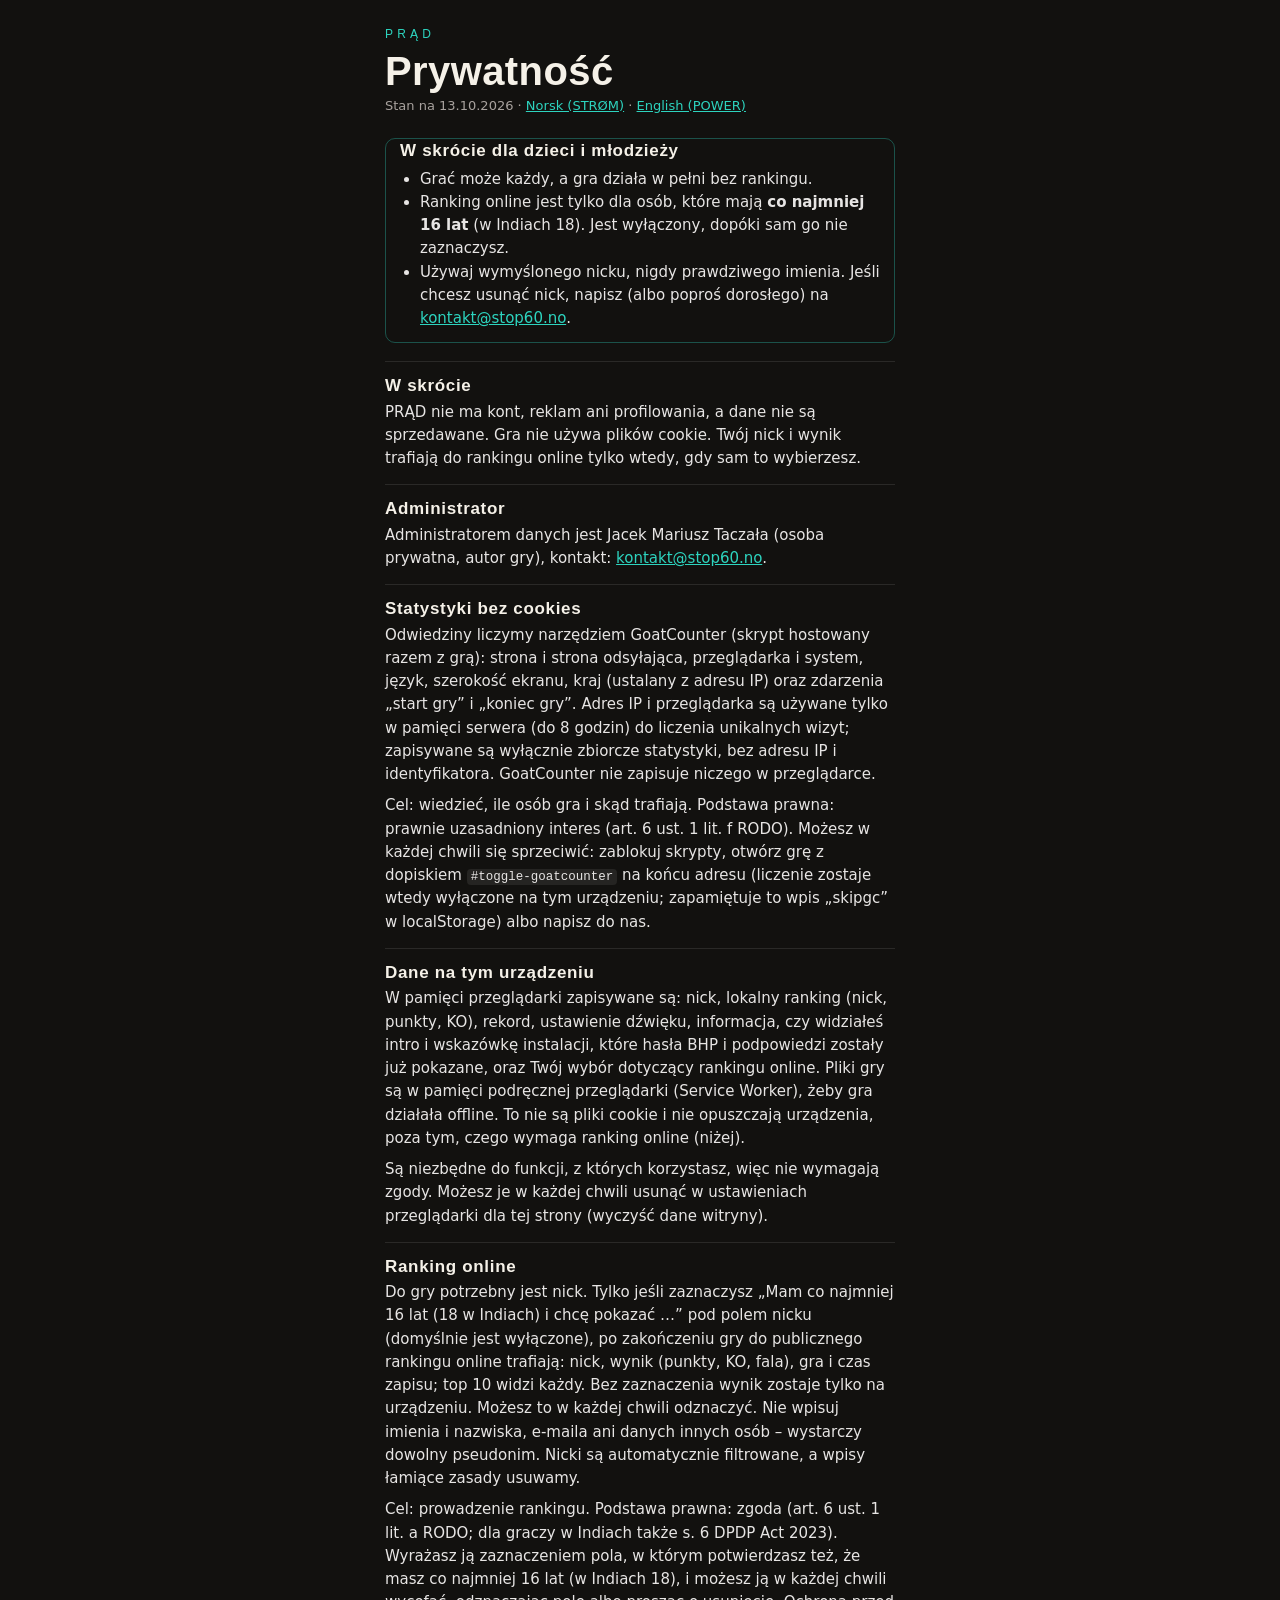
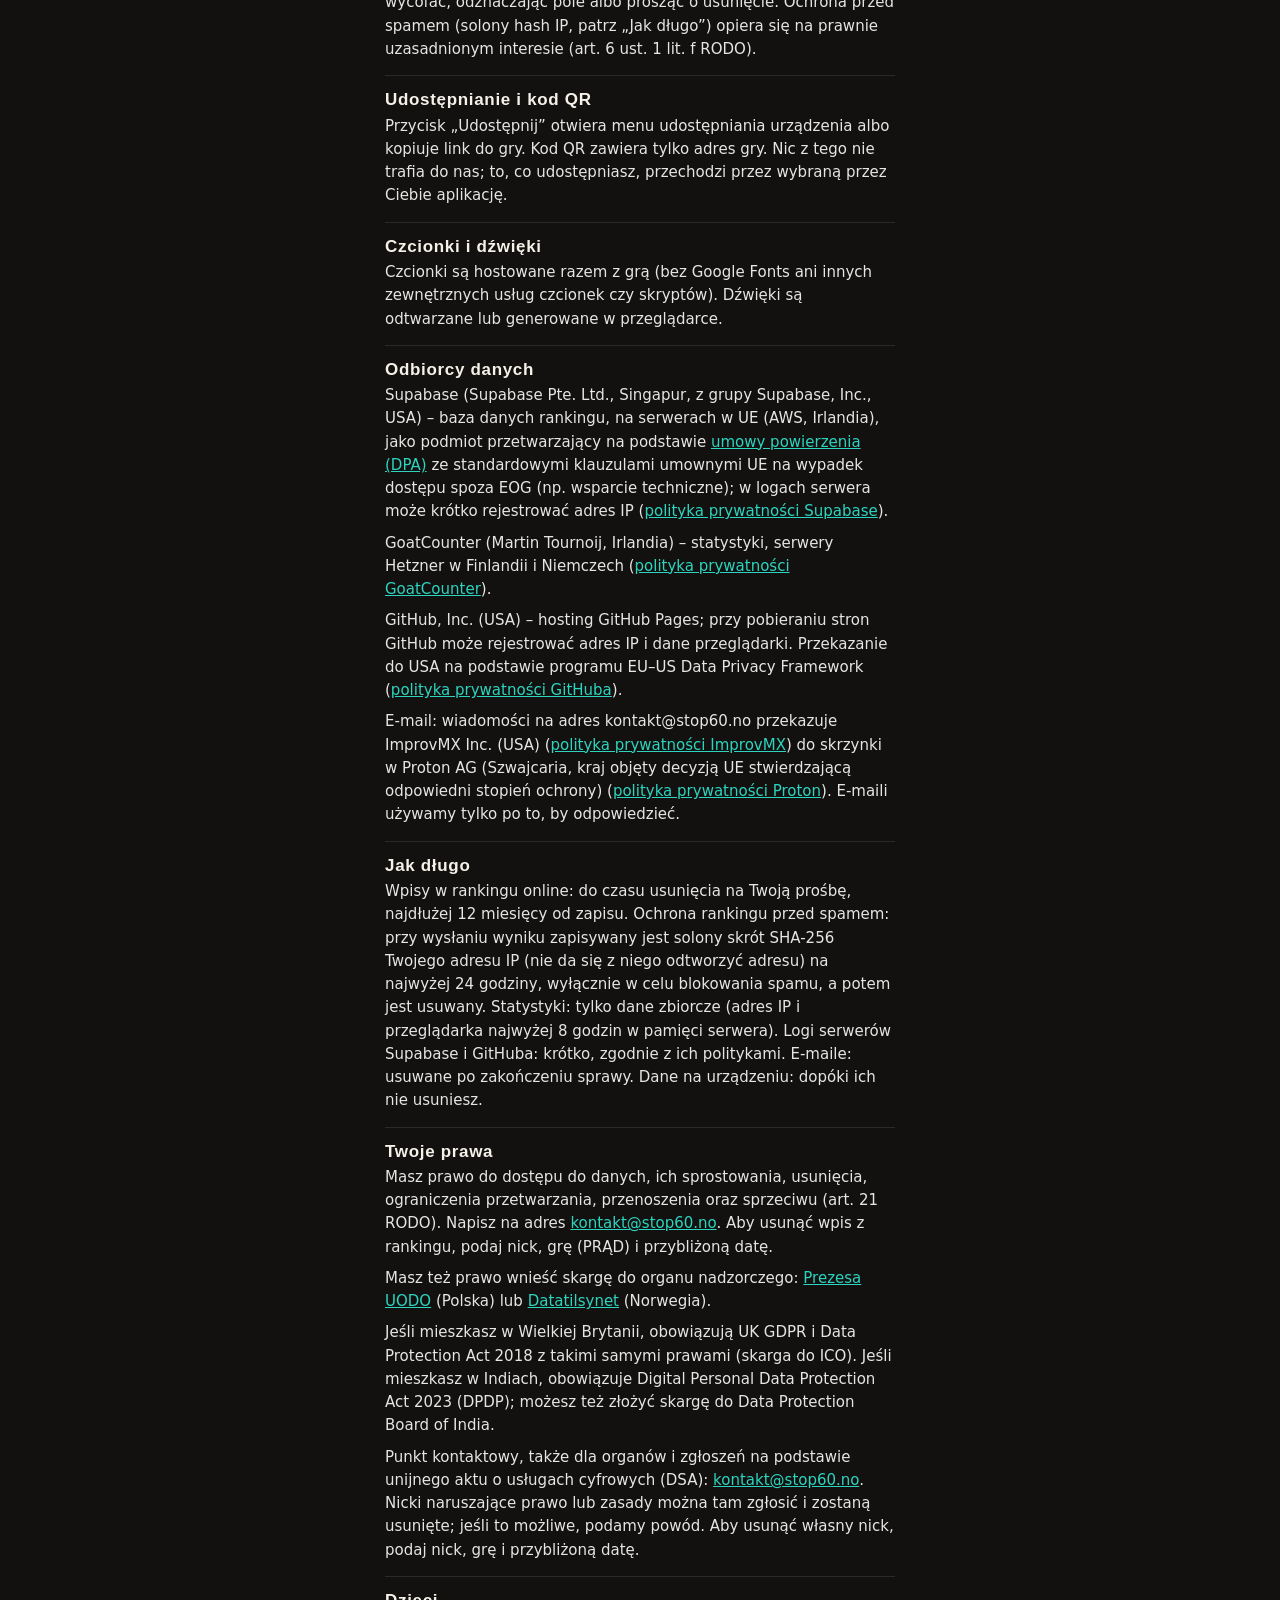
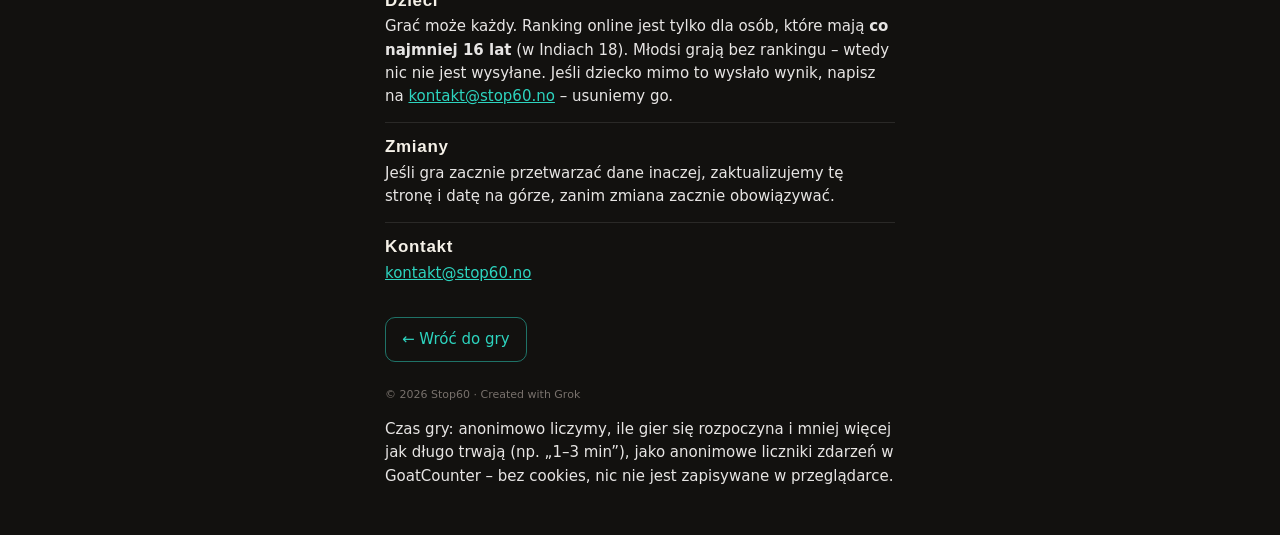
==== commit 5857e448: "Anonymous play-time events (<game>-time-<bucket>) + privacy note; owner opt-out page" ====
--- a/prywatnosc/index.html
+++ b/prywatnosc/index.html
@@ -26,4 +26,4 @@
 <!--k6--><section class="kid"><h2>W skrócie dla dzieci i młodzieży</h2><ul><li>Grać może każdy, a gra działa w pełni bez rankingu.</li><li>Ranking online jest tylko dla osób, które mają <strong>co najmniej 16 lat</strong> (w Indiach 18). Jest wyłączony, dopóki sam go nie zaznaczysz.</li><li>Używaj wymyślonego nicku, nigdy prawdziwego imienia. Jeśli chcesz usunąć nick, napisz (albo poproś dorosłego) na <a class="em" href="#" data-u="kontakt" data-d="stop60.no" rel="nofollow">kontakt&#64;stop60.no</a>.</li></ul></section><section><h2>W skrócie</h2><p>PRĄD nie ma kont, reklam ani profilowania, a dane nie są sprzedawane. Gra nie używa plików cookie. Twój nick i wynik trafiają do rankingu online tylko wtedy, gdy sam to wybierzesz.</p></section><section><h2>Administrator</h2><p>Administratorem danych jest Jacek Mariusz Taczała (osoba prywatna, autor gry), kontakt: <a class="em" href="#" data-u="kontakt" data-d="stop60.no" rel="nofollow">kontakt&#64;stop60.no</a>.</p></section><section><h2>Statystyki bez cookies</h2><p>Odwiedziny liczymy narzędziem GoatCounter (skrypt hostowany razem z grą): strona i strona odsyłająca, przeglądarka i system, język, szerokość ekranu, kraj (ustalany z adresu IP) oraz zdarzenia „start gry” i „koniec gry”. Adres IP i przeglądarka są używane tylko w pamięci serwera (do 8 godzin) do liczenia unikalnych wizyt; zapisywane są wyłącznie zbiorcze statystyki, bez adresu IP i identyfikatora. GoatCounter nie zapisuje niczego w przeglądarce.</p><p>Cel: wiedzieć, ile osób gra i skąd trafiają. Podstawa prawna: prawnie uzasadniony interes (art. 6 ust. 1 lit. f RODO). Możesz w każdej chwili się sprzeciwić: zablokuj skrypty, otwórz grę z dopiskiem <code>#toggle-goatcounter</code> na końcu adresu (liczenie zostaje wtedy wyłączone na tym urządzeniu; zapamiętuje to wpis „skipgc” w localStorage) albo napisz do nas.</p></section><section><h2>Dane na tym urządzeniu</h2><p>W pamięci przeglądarki zapisywane są: nick, lokalny ranking (nick, punkty, KO), rekord, ustawienie dźwięku, informacja, czy widziałeś intro i wskazówkę instalacji, które hasła BHP i podpowiedzi zostały już pokazane, oraz Twój wybór dotyczący rankingu online. Pliki gry są w pamięci podręcznej przeglądarki (Service Worker), żeby gra działała offline. To nie są pliki cookie i nie opuszczają urządzenia, poza tym, czego wymaga ranking online (niżej).</p><p>Są niezbędne do funkcji, z których korzystasz, więc nie wymagają zgody. Możesz je w każdej chwili usunąć w ustawieniach przeglądarki dla tej strony (wyczyść dane witryny).</p></section><section><h2>Ranking online</h2><p>Do gry potrzebny jest nick. Tylko jeśli zaznaczysz „Mam co najmniej 16 lat (18 w Indiach) i chcę pokazać …” pod polem nicku (domyślnie jest wyłączone), po zakończeniu gry do publicznego rankingu online trafiają: nick, wynik (punkty, KO, fala), gra i czas zapisu; top 10 widzi każdy. Bez zaznaczenia wynik zostaje tylko na urządzeniu. Możesz to w każdej chwili odznaczyć. Nie wpisuj imienia i nazwiska, e-maila ani danych innych osób – wystarczy dowolny pseudonim. Nicki są automatycznie filtrowane, a wpisy łamiące zasady usuwamy.</p><p>Cel: prowadzenie rankingu. Podstawa prawna: zgoda (art. 6 ust. 1 lit. a RODO; dla graczy w Indiach także s. 6 DPDP Act 2023). Wyrażasz ją zaznaczeniem pola, w którym potwierdzasz też, że masz co najmniej 16 lat (w Indiach 18), i możesz ją w każdej chwili wycofać, odznaczając pole albo prosząc o usunięcie. Ochrona przed spamem (solony hash IP, patrz „Jak długo”) opiera się na prawnie uzasadnionym interesie (art. 6 ust. 1 lit. f RODO).</p></section><section><h2>Udostępnianie i kod QR</h2><p>Przycisk „Udostępnij” otwiera menu udostępniania urządzenia albo kopiuje link do gry. Kod QR zawiera tylko adres gry. Nic z tego nie trafia do nas; to, co udostępniasz, przechodzi przez wybraną przez Ciebie aplikację.</p></section><section><h2>Czcionki i dźwięki</h2><p>Czcionki są hostowane razem z grą (bez Google Fonts ani innych zewnętrznych usług czcionek czy skryptów). Dźwięki są odtwarzane lub generowane w przeglądarce.</p></section><section><h2>Odbiorcy danych</h2><p>Supabase (Supabase Pte. Ltd., Singapur, z grupy Supabase, Inc., USA) – baza danych rankingu, na serwerach w UE (AWS, Irlandia), jako podmiot przetwarzający na podstawie <a href="https://supabase.com/legal/dpa" rel="noopener">umowy powierzenia (DPA)</a> ze standardowymi klauzulami umownymi UE na wypadek dostępu spoza EOG (np. wsparcie techniczne); w logach serwera może krótko rejestrować adres IP (<a href="https://supabase.com/privacy" rel="noopener">polityka prywatności Supabase</a>).</p><p>GoatCounter (Martin Tournoij, Irlandia) – statystyki, serwery Hetzner w Finlandii i Niemczech (<a href="https://www.goatcounter.com/help/privacy" rel="noopener">polityka prywatności GoatCounter</a>).</p><p>GitHub, Inc. (USA) – hosting GitHub Pages; przy pobieraniu stron GitHub może rejestrować adres IP i dane przeglądarki. Przekazanie do USA na podstawie programu EU–US Data Privacy Framework (<a href="https://docs.github.com/en/site-policy/privacy-policies/github-general-privacy-statement" rel="noopener">polityka prywatności GitHuba</a>).</p><p>E-mail: wiadomości na adres kontakt&#64;stop60.no przekazuje ImprovMX Inc. (USA) (<a href="https://improvmx.com/transparency/privacy-policy/" rel="noopener">polityka prywatności ImprovMX</a>) do skrzynki w Proton AG (Szwajcaria, kraj objęty decyzją UE stwierdzającą odpowiedni stopień ochrony) (<a href="https://proton.me/legal/privacy" rel="noopener">polityka prywatności Proton</a>). E-maili używamy tylko po to, by odpowiedzieć.</p></section><section><h2>Jak długo</h2><p>Wpisy w rankingu online: do czasu usunięcia na Twoją prośbę, najdłużej 12 miesięcy od zapisu. Ochrona rankingu przed spamem: przy wysłaniu wyniku zapisywany jest solony skrót SHA-256 Twojego adresu IP (nie da się z niego odtworzyć adresu) na najwyżej 24 godziny, wyłącznie w celu blokowania spamu, a potem jest usuwany. Statystyki: tylko dane zbiorcze (adres IP i przeglądarka najwyżej 8 godzin w pamięci serwera). Logi serwerów Supabase i GitHuba: krótko, zgodnie z ich politykami. E-maile: usuwane po zakończeniu sprawy. Dane na urządzeniu: dopóki ich nie usuniesz.</p></section><section><h2>Twoje prawa</h2><p>Masz prawo do dostępu do danych, ich sprostowania, usunięcia, ograniczenia przetwarzania, przenoszenia oraz sprzeciwu (art. 21 RODO). Napisz na adres <a class="em" href="#" data-u="kontakt" data-d="stop60.no" rel="nofollow">kontakt&#64;stop60.no</a>. Aby usunąć wpis z rankingu, podaj nick, grę (PRĄD) i przybliżoną datę.</p><p>Masz też prawo wnieść skargę do organu nadzorczego: <a href="https://uodo.gov.pl/" rel="noopener">Prezesa UODO</a> (Polska) lub <a href="https://www.datatilsynet.no/" rel="noopener">Datatilsynet</a> (Norwegia).</p><p>Jeśli mieszkasz w Wielkiej Brytanii, obowiązują UK GDPR i Data Protection Act 2018 z takimi samymi prawami (skarga do ICO). Jeśli mieszkasz w Indiach, obowiązuje Digital Personal Data Protection Act 2023 (DPDP); możesz też złożyć skargę do Data Protection Board of India.</p><p>Punkt kontaktowy, także dla organów i zgłoszeń na podstawie unijnego aktu o usługach cyfrowych (DSA): <a class="em" href="#" data-u="kontakt" data-d="stop60.no" rel="nofollow">kontakt&#64;stop60.no</a>. Nicki naruszające prawo lub zasady można tam zgłosić i zostaną usunięte; jeśli to możliwe, podamy powód. Aby usunąć własny nick, podaj nick, grę i przybliżoną datę.</p></section><section><h2>Dzieci</h2><p>Grać może każdy. Ranking online jest tylko dla osób, które mają <strong>co najmniej 16 lat</strong> (w Indiach 18). Młodsi grają bez rankingu – wtedy nic nie jest wysyłane. Jeśli dziecko mimo to wysłało wynik, napisz na <a class="em" href="#" data-u="kontakt" data-d="stop60.no" rel="nofollow">kontakt&#64;stop60.no</a> – usuniemy go.</p></section><section><h2>Zmiany</h2><p>Jeśli gra zacznie przetwarzać dane inaczej, zaktualizujemy tę stronę i datę na górze, zanim zmiana zacznie obowiązywać.</p></section><section><h2>Kontakt</h2><p><a class="em" href="#" data-u="kontakt" data-d="stop60.no" rel="nofollow">kontakt&#64;stop60.no</a></p></section>
 <a class="b" id="back" href="/prad/">← Wróć do gry</a>
 <footer>© 2026 Stop60 · Created with Grok</footer>
-</main><script>/* e-mail links: address assembled at runtime (light anti-spam) */document.querySelectorAll("a.em").forEach(function(a){var m=a.dataset.u+String.fromCharCode(64)+a.dataset.d;a.href="mailto:"+m;a.textContent=m;});</script></body></html>
+<p class="gc-time">Czas gry: anonimowo liczymy, ile gier się rozpoczyna i mniej więcej jak długo trwają (np. „1–3 min”), jako anonimowe liczniki zdarzeń w GoatCounter – bez cookies, nic nie jest zapisywane w przeglądarce.</p></main><script>/* e-mail links: address assembled at runtime (light anti-spam) */document.querySelectorAll("a.em").forEach(function(a){var m=a.dataset.u+String.fromCharCode(64)+a.dataset.d;a.href="mailto:"+m;a.textContent=m;});</script></body></html>
